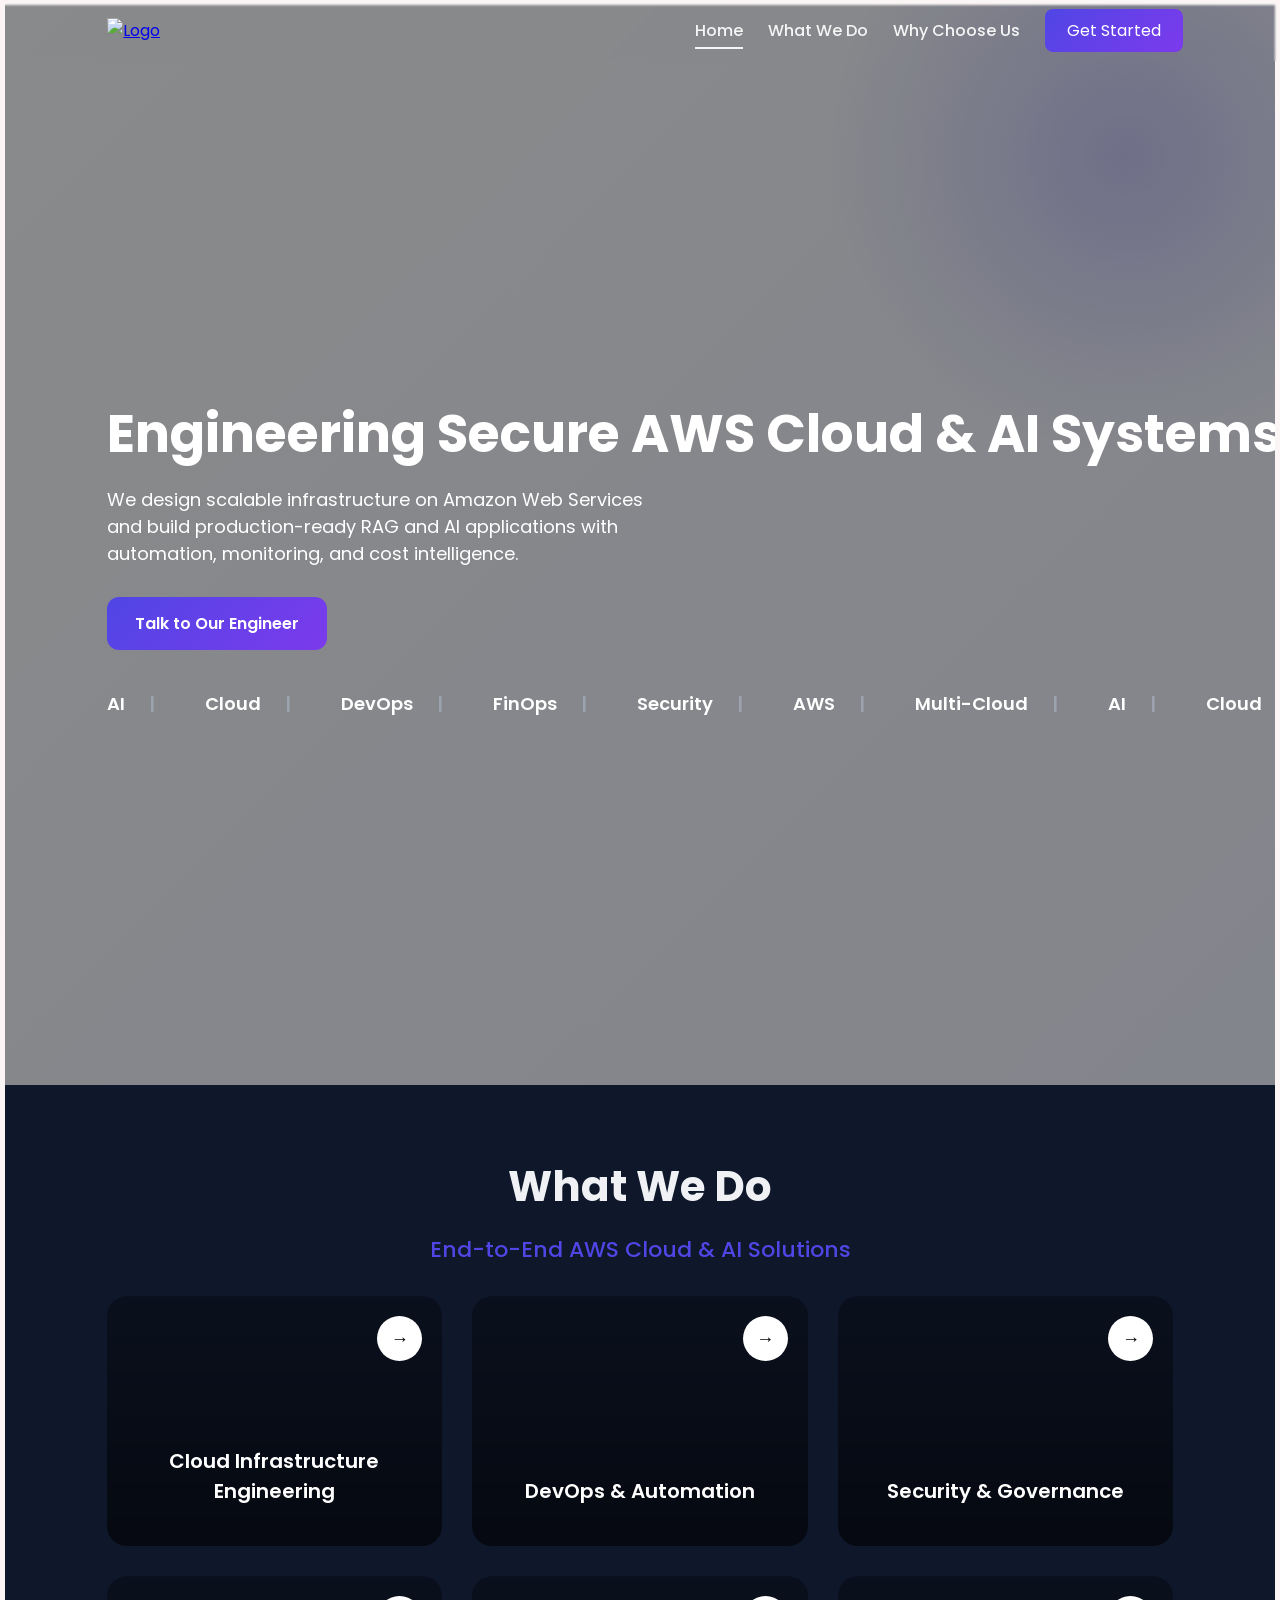
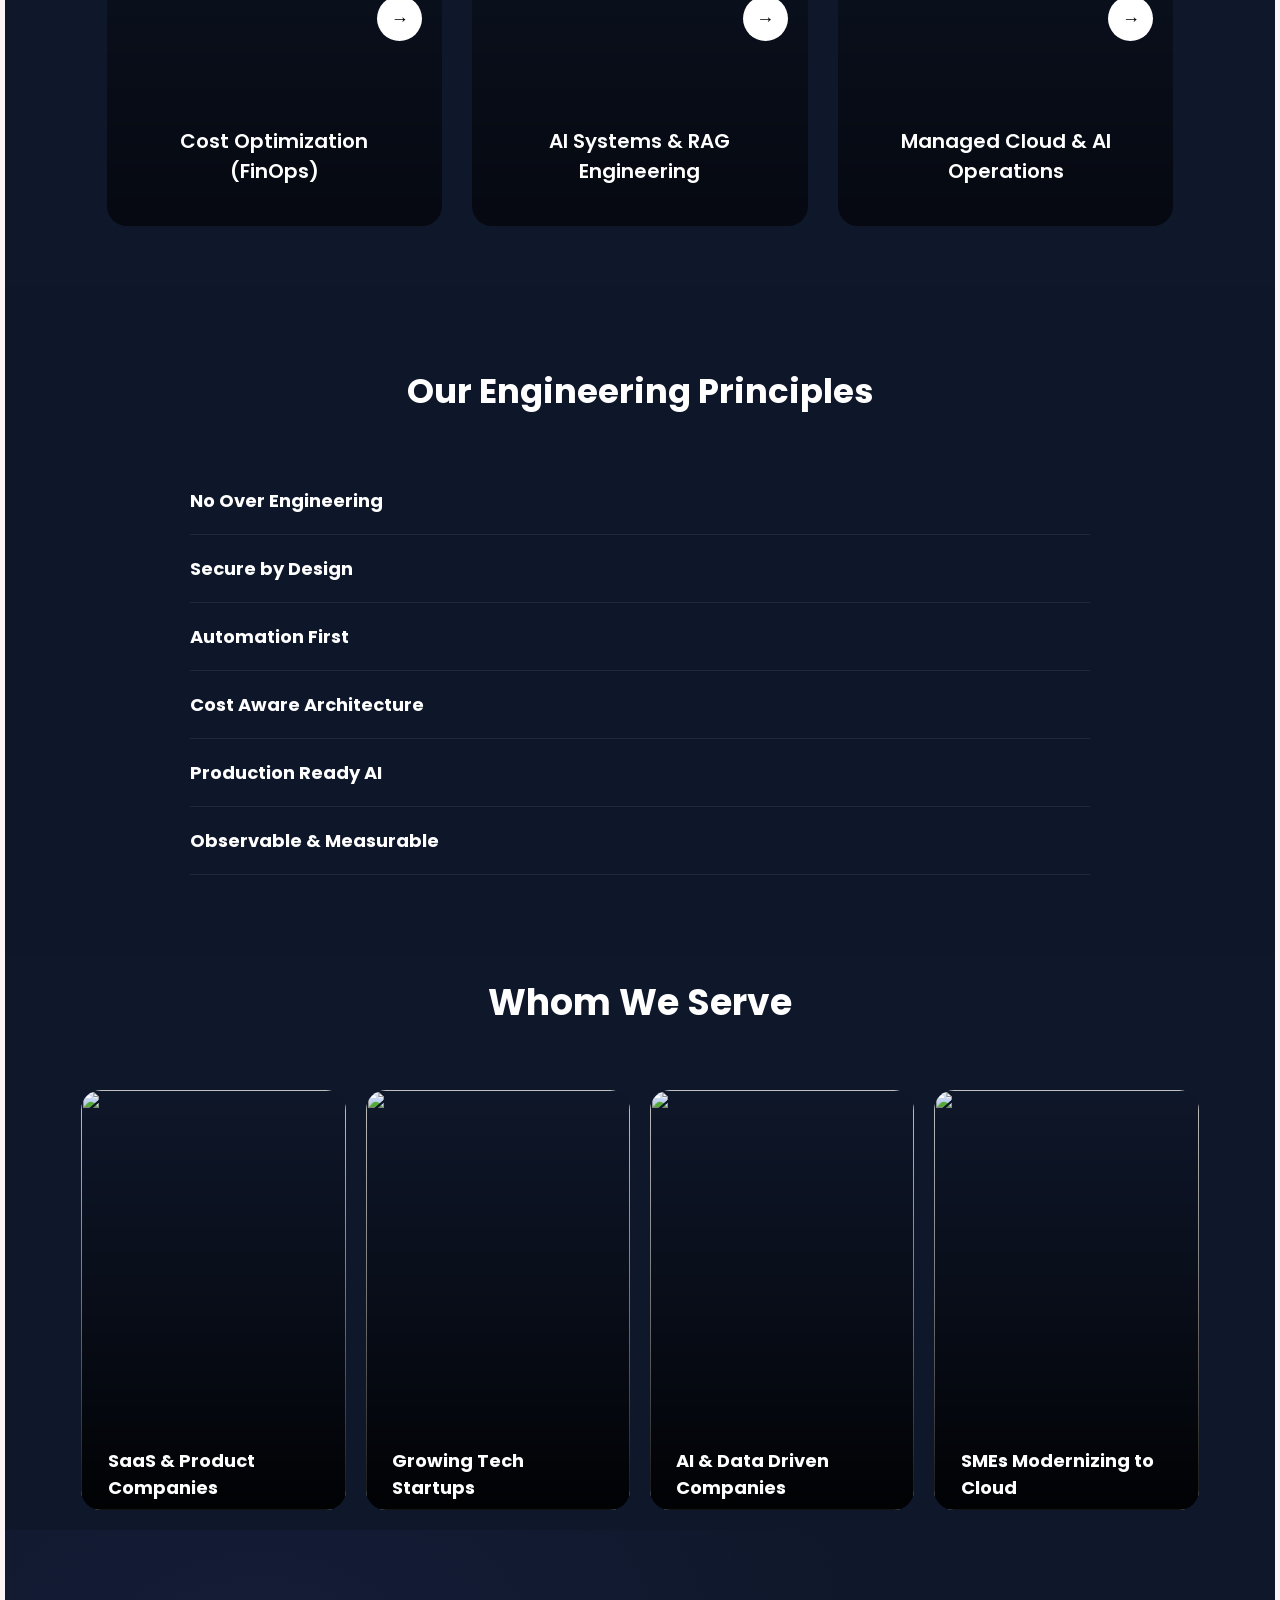
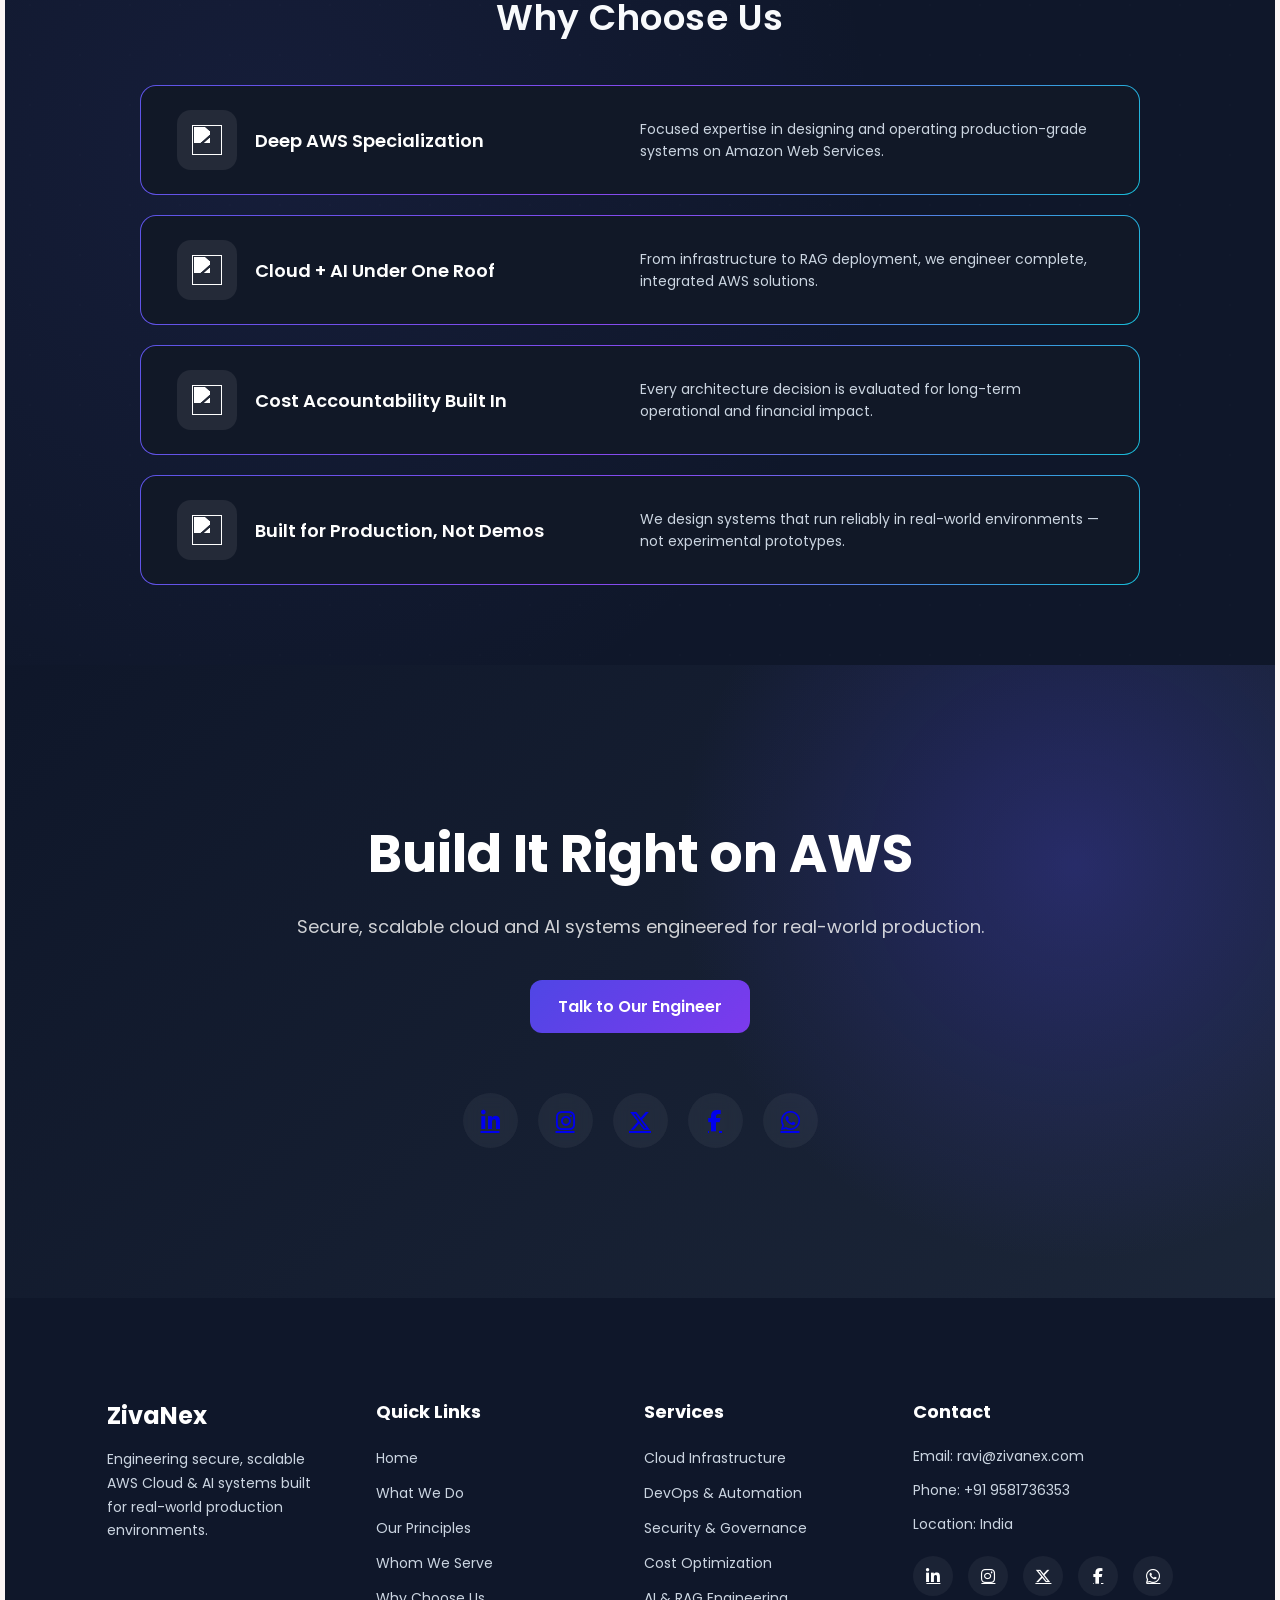
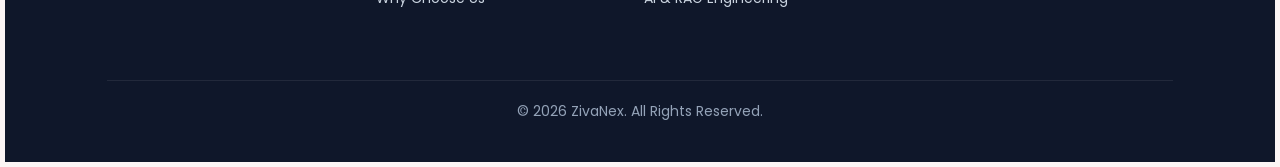
==== index.html @ 3a0d1ad3 "Update index.html" ====
<!DOCTYPE html>
<html lang="en">
<head>
    <meta charset="UTF-8">
    <meta name="viewport" content="width=device-width, initial-scale=1.0">
    <title>ZivaNex</title>
    <link href="https://fonts.googleapis.com/css2?family=Poppins:wght@300;400;600;700&display=swap" rel="stylesheet">
    <link rel="stylesheet" href="style.css">
    <link rel="stylesheet" href="https://cdnjs.cloudflare.com/ajax/libs/font-awesome/6.5.1/css/all.min.css">
</head>
<body>
<section>
<header class="navbar">
    <div class="nav-container">

        <!-- LOGO -->
        <div class="logo">
            <a href="index.html#home">
                <img src="https://res.cloudinary.com/dkhmpija5/image/upload/v1772178236/LOGO-w_l8fvwu.png" alt="Logo">
            </a>
        </div>

        <!-- RIGHT SIDE -->
        <div class="nav-right">

            <nav class="nav-links" id="navLinks">
                <a href="index.html#home" class="nav-item">Home</a>
                <a href="index.html#what" class="nav-item">What We Do</a>
                <a href="index.html#why" class="nav-item">Why Choose Us</a>
            </nav>

            <div class="nav-btn">
                <a href="form.html">Get Started</a>
            </div>

            <!-- HAMBURGER -->
            <div class="hamburger" id="hamburger">
                <span></span>
                <span></span>
                <span></span>
            </div>

        </div>

    </div>
</header>

<!-- OVERLAY -->
<div class="nav-overlay" id="navOverlay"></div>
</section>
<section class="hero" id="home">
    <!-- BACKGROUND VIDEO -->
    <video class="hero-video" autoplay muted loop playsinline>
        <source src="https://res.cloudinary.com/dkhmpija5/video/upload/v1772178337/WhatsApp_Video_2026-02-27_at_1.14.35_PM_p5qnsv.mp4" type="video/mp4">
    </video>
    

    <div class="hero-container">

        <!-- LEFT SIDE -->
        <div class="hero-left ">
            <h1 class="hero-title">
                Engineering Secure AWS Cloud & AI Systems
            </h1>

            <p class="hero-text">
                We design scalable infrastructure on Amazon Web Services and build 
                production-ready RAG and AI applications with automation, monitoring, 
                and cost intelligence.
            </p>
            <div class="hero-buttons">
                <a href="form.html" class="hero-btn pulse">
                    Talk to Our Engineer
                </a>
            </div>
            <div class="hero-keywords">
                <div class="keywords-track">
                    <span>AI</span>
                    <span>Cloud</span>
                    <span>DevOps</span>
                    <span>FinOps</span>
                    <span>Security</span>
                    <span>AWS</span>
                    <span>Multi-Cloud</span>

                    <!-- duplicate for smooth loop -->
                    <span>AI</span>
                    <span>Cloud</span>
                    <span>DevOps</span>
                    <span>FinOps</span>
                    <span>Security</span>
                    <span>AWS</span>
                    <span>Multi-Cloud</span>
                </div>
            </div>



        </div>

    

    </div>
    
</section>
<section class="what-section" id="what">

    <div class="container">

        <h1 class="section-title">What We Do</h1>
        <h1 class="section-subtitle">End-to-End AWS Cloud & AI Solutions</h1>

        <div class="services-grid">

            <!-- 1 -->
            <div class="service-card" data-link="cloud-infrastructure.html"
                 style="background-image: url('https://res.cloudinary.com/dkhmpija5/image/upload/v1772131853/WhatsApp_Image_2026-02-26_at_9.26.49_PM_styyui.jpg');">

                <div class="overlay"></div>

                <div class="arrow"><span>&#8594;</span></div>
                <div class="card-content">
                    <div class="card-title">
                        <h2>Cloud Infrastructure Engineering</h2>
                    </div>

                    <div class="card-desc">
                        <p>Secure, scalable AWS infrastructure designed for reliability and growth.</p>
                    </div>
                </div>
            </div>

            <!-- 2 -->
            <div class="service-card" data-link="devops.html"
                 style="background-image: url('https://www.softude.com/wp-content/uploads/New-website-Blogs-Banner-Image-700-x-465-px-7-6.webp');">

                <div class="overlay"></div>
                <div class="arrow"><span>&#8594;</span></div>

                <div class="card-title">
                    <h2>DevOps & Automation</h2>
                </div>

                <div class="card-desc">
                    <p>Faster, safer deployments with automated cloud delivery pipelines.</p>
                </div>
            </div>

            <!-- 3 -->
            <div class="service-card" data-link="security.html"
                 style="background-image: url('https://media.istockphoto.com/id/1397398956/photo/digital-shield-3d-rendering-stock-photo.jpg?s=612x612&w=0&k=20&c=sdHgSfxL9R1pEahOWazk3eHU7cPlZvZfmiiFtdwOd78=');">

                <div class="overlay"></div>
                <div class="arrow"><span>&#8594;</span></div>

                <div class="card-title">
                    <h2>Security & Governance</h2>
                </div>

                <div class="card-desc">
                    <p>Cloud environments secured by design with enterprise-grade access control.</p>
                </div>
            </div>

            <!-- 4 -->
            <div class="service-card" data-link="finops.html"
                 style="background-image: url('https://res.cloudinary.com/dkhmpija5/image/upload/v1772128524/WhatsApp_Image_2026-02-26_at_9.28.37_PM_jwzls9.jpg');">

                <div class="overlay"></div>
                <div class="arrow"><span>&#8594;</span></div>

                <div class="card-title">
                    <h2>Cost Optimization (FinOps)</h2>
                </div>

                <div class="card-desc">
                    <p>Controlled and predictable AWS spending without compromising performance.</p>
                </div>
            </div>

            <!-- 5 -->
            <div class="service-card" data-link="ai-rag.html"
                 style="background-image: url('https://res.cloudinary.com/dkhmpija5/image/upload/v1772171059/WhatsApp_Image_2026-02-27_at_10.44.28_AM_bksgr9.jpg');">

                <div class="overlay"></div>
                <div class="arrow"><span>&#8594;</span></div>

                <div class="card-title">
                    <h2>AI Systems & RAG Engineering</h2>
                </div>

                <div class="card-desc">
                    <p>Production-ready RAG and AI applications built for real business use.</p>
                </div>
            </div>

            <!-- 6 -->
            <div class="service-card" data-link="managed-ops.html"
                 style="background-image: url('https://res.cloudinary.com/dkhmpija5/image/upload/v1772128414/WhatsApp_Image_2026-02-26_at_9.26.01_PM_xekybm.jpg');">

                <div class="overlay"></div>
                <div class="arrow"><span>&#8594;</span></div>

                <div class="card-title">
                    <h2>Managed Cloud & AI Operations</h2>
                </div>

                <div class="card-desc">
                    <p>Reliable, continuously optimized cloud and AI environments.</p>
                </div>
            </div>

        </div>
    </div>
</section>
<section class="principles-section">

    <div class="principles-header">
        <h2>Our Engineering Principles</h2>
    </div>

    <div class="accordion">

        <div class="accordion-item" tabindex="0">
            <h3>No Over Engineering</h3>
            <div class="accordion-content">
                <p>
                    Build what’s necessary — nothing excessive, nothing fragile.
                    Architectures aligned to real workload and business goals.
                </p>
            </div>
        </div>

        <div class="accordion-item" tabindex="0">
            <h3>Secure by Design</h3>
            <div class="accordion-content">
                <p>
                    Security embedded from day one with IAM, isolation,
                    monitoring, and compliance-first architecture.
                </p>
            </div>
        </div>

        <div class="accordion-item" tabindex="0">
            <h3>Automation First</h3>
            <div class="accordion-content">
                <p>
                    Infrastructure as Code and CI/CD pipelines
                    driving reliable and scalable deployments.
                </p>
            </div>
        </div>

        <div class="accordion-item" tabindex="0">
            <h3>Cost Aware Architecture</h3>
            <div class="accordion-content">
                <p>
                    Visibility, optimization strategies, and predictive
                    cost intelligence engineered into AWS systems.
                </p>
            </div>
        </div>

        <div class="accordion-item" tabindex="0">
            <h3>Production Ready AI</h3>
            <div class="accordion-content">
                <p>
                    RAG and AI systems built with secure pipelines,
                    observability, and scalable deployment.
                </p>
            </div>
        </div>

        <div class="accordion-item" tabindex="0">
            <h3>Observable & Measurable</h3>
            <div class="accordion-content">
                <p>
                    Integrated monitoring, logging, and analytics
                    across infrastructure and AI workloads.
                </p>
            </div>
        </div>

    </div>

</section>
<section class="serve-section">

    <h2 class="serve-title">Whom We Serve</h2>

    <div class="serve-row">

        <div class="serve-card" tabindex="0">
            <img src="https://res.cloudinary.com/dkhmpija5/image/upload/v1772102302/1_ovpxot.png" alt="">
            <div class="serve-content">
                <h3>SaaS & Product Companies</h3>
                <p>
                    Lean, secure cloud foundations designed to scale responsibly
                    without uncontrolled cost growth.
                </p>
            </div>
        </div>

        <div class="serve-card" tabindex="0">
            <img src="https://res.cloudinary.com/dkhmpija5/image/upload/v1772102305/2_s7fqeg.png" alt="">
            <div class="serve-content">
                <h3>Growing Tech Startups</h3>
                <p>
                    Secure and scalable AWS infrastructure supporting rapid growth.
                </p>
            </div>
        </div>

        <div class="serve-card" tabindex="0">
            <img src="https://res.cloudinary.com/dkhmpija5/image/upload/v1772102297/3_oh397j.png" alt="">
            <div class="serve-content">
                <h3>AI & Data Driven Companies</h3>
                <p>
                    Production-ready AI and RAG systems deployed on AWS.
                </p>
            </div>
        </div>

        <div class="serve-card" tabindex="0">
            <img src="https://res.cloudinary.com/dkhmpija5/image/upload/v1772102298/4_ph5q6z.png" alt="">
            <div class="serve-content">
                <h3>SMEs Modernizing to Cloud</h3>
                <p>
                    Secure migration from legacy systems to resilient AWS infrastructure.
                </p>
            </div>
        </div>

    </div>

</section>
<section class="why-section" id="why">
    <div class="why-overlay"></div>

    <div class="why-container">
        <h1 class="why-title">Why Choose Us</h1>

        <div class="why-card">
            <div class="why-left">
                <div class="why-icon">
                    <img src="https://cdn-icons-png.flaticon.com/512/888/888879.png">
                </div>
                <h2>Deep AWS Specialization</h2>
            </div>
            <div class="why-right">
                <p>
                    Focused expertise in designing and operating production-grade systems on Amazon Web Services.
                </p>
            </div>
        </div>

        <div class="why-card">
            <div class="why-left">
                <div class="why-icon">
                    <img src="https://cdn-icons-png.flaticon.com/512/2103/2103832.png">
                </div>
                <h2>Cloud + AI Under One Roof</h2>
            </div>
            <div class="why-right">
                <p>
                    From infrastructure to RAG deployment, we engineer complete, integrated AWS solutions.
                </p>
            </div>
        </div>

        <div class="why-card">
            <div class="why-left">
                <div class="why-icon">
                    <img src="https://cdn-icons-png.flaticon.com/512/3064/3064197.png">
                </div>
                <h2>Cost Accountability Built In</h2>
            </div>
            <div class="why-right">
                <p>
                    Every architecture decision is evaluated for long-term operational and financial impact.
                </p>
            </div>
        </div>

        <div class="why-card">
            <div class="why-left">
                <div class="why-icon">
                    <img src="https://media.istockphoto.com/id/1152436659/vector/workflow-icon-in-line-style.jpg?s=170667a&w=0&k=20&c=oNeZWIBPmMeLWFds3UzvSDQmw1E9Ot59Zn2ruFtMeZc=">
                </div>
                <h2>Built for Production, Not Demos</h2>
            </div>
            <div class="why-right">
                <p>
                    We design systems that run reliably in real-world environments — not experimental prototypes.
                </p>
            </div>
        </div>

    </div>
</section>
<section class="cta-section" id="contact">

    <div class="cta-container">

        <h1 class="cta-title reveal">
            Build It Right on AWS
        </h1>

        <p class="cta-subtitle reveal">
            Secure, scalable cloud and AI systems engineered for real-world production.
        </p>
        <div class="cta-buttons reveal">
            <a href="form.html" class="hero-btn pulse">
                Talk to Our Engineer
            </a>
        </div>
        
    
     <div class="cta-social reveal">
    <a href="https://linkedin.com/in/yourprofile" target="_blank" class="social linkedin">
        <i class="fab fa-linkedin-in"></i>
    </a>

    <a href="https://instagram.com/yourprofile" target="_blank" class="social instagram">
        <i class="fab fa-instagram"></i>
    </a>

    <a href="https://twitter.com/yourprofile" target="_blank" class="social twitter">
        <i class="fa-brands fa-x-twitter"></i>
    </a>

    <a href="https://facebook.com/yourpage" target="_blank" class="social facebook">
        <i class="fab fa-facebook-f"></i>
    </a>

    <a href="https://wa.me/919581736353" target="_blank" class="social whatsapp">
        <i class="fab fa-whatsapp"></i>
    </a>

</div>

    </div>

</section>
<footer class="footer">

    <div class="footer-container">

        <!-- COLUMN 1 -->
        <div class="footer-col">
            <h2 class="footer-logo">ZivaNex</h2>
            <p>
                Engineering secure, scalable AWS Cloud & AI systems 
                built for real-world production environments.
            </p>
        </div>

        <!-- COLUMN 2 -->
        <div class="footer-col">
            <h3>Quick Links</h3>
            <ul>
                <li><a href="#home">Home</a></li>
                <li><a href="#what">What We Do</a></li>
                <li><a href="#principles">Our Principles</a></li>
                <li><a href="#serve">Whom We Serve</a></li>
                <li><a href="#why">Why Choose Us</a></li>
            </ul>
        </div>

        <!-- COLUMN 3 -->
        <div class="footer-col">
            <h3>Services</h3>
            <ul>
                <li><a href="cloud-infrastructure.html">Cloud Infrastructure</a></li>
                <li><a href="devops.html">DevOps & Automation</a></li>
                <li><a href="security.html">Security & Governance</a></li>
                <li><a href="finops.html">Cost Optimization</a></li>
                <li><a href="ai-rag.html">AI & RAG Engineering</a></li>
            </ul>
        </div>

        <!-- COLUMN 4 -->
        <div class="footer-col">
            <h3>Contact</h3>
            <p>Email: ravi@zivanex.com </p>
            <p>Phone: +91 9581736353</p>
            <p>Location: India</p>

            <div class="footer-social">
                <a href="#"><i class="fab fa-linkedin-in"></i></a>
                <a href="#"><i class="fab fa-instagram"></i></a>
                <a href="#"><i class="fa-brands fa-x-twitter"></i></a>
                <a href="#"><i class="fab fa-facebook-f"></i></a>
                <a href="#"><i class="fab fa-whatsapp"></i></a>
            </div>
        </div>

    </div>

    <!-- BOTTOM BAR -->
    <div class="footer-bottom">
        © 2026 ZivaNex. All Rights Reserved.
    </div>

</footer>

<script src="script.js"></script>
</body>
</html>
---- style.css ----
/* RESET */
* {
    margin: 0;
    padding: 0;
    box-sizing: border-box;
    
    
}

body {
    font-family: 'Poppins', sans-serif;
    background-color: #0f172a;
}

.navbar{
    position:fixed;
    width:100%;
    top:0;
    padding:18px 8%;
    background:rgba(0,0,0,0);
    backdrop-filter:blur(1px);
    z-index:1000;
}

.nav-container{
    display:flex;
    align-items:center;
    justify-content:space-between;
}

.nav-right{
    display:flex;
    align-items:center;
    gap:25px;
}

.logo img{
    height:42px;
}

/* LINKS */
.nav-links{
    display:flex;
    gap:25px;
}

.nav-item{
    text-decoration:none;
    color:whitesmoke;
    font-weight:500;
    position:relative;
    transition:.3s;
}

/* underline */
.nav-item::after{
    content:"";
    position:absolute;
    bottom:-6px;
    left:0;
    width:0%;
    height:2px;
    background:whitesmoke;
    transition:.3s;
}

.nav-item:hover::after,
.nav-item.active::after{
    width:100%;
}

/* CTA */
.nav-btn a{
    padding:10px 22px;
    background:linear-gradient(135deg,#4f46e5,#7c3aed);
    color:white;
    border-radius:8px;
    text-decoration:none;
}

/* HAMBURGER */
.hamburger{
    display:none;
    flex-direction:column;
    gap:5px;
    cursor:pointer;
}

.hamburger span{
    width:25px;
    height:3px;
    background:whitesmoke;
    transition:.3s;
}

/* overlay */
.nav-overlay{
    position:fixed;
    inset:0;
    background:rgba(0,0,0,.35);
    backdrop-filter:blur(2px);
    opacity:0;
    pointer-events:none;
    transition:.3s;
}

/* MOBILE */
@media(max-width:992px){

    .nav-links{
        position:fixed;
        top:0;
        right:-100%;
        width:260px;
        height:100vh;
        background:rgba(255,255,255,.85);
        backdrop-filter:blur(15px);
        flex-direction:column;
        padding:90px 30px;
        gap:25px;
        transition:.45s cubic-bezier(.77,0,.18,1);
    }

    .nav-links.active{
        right:0;
    }

    .nav-overlay.active{
        opacity:1;
        pointer-events:auto;
    }

    .nav-item{
        color:#111;
        font-size:18px;
    }

    .nav-btn{
        display:none;
    }

    .hamburger{
        display:flex;
    }

    /* hamburger morph */
    .hamburger.active span:nth-child(1){
        transform:rotate(45deg) translate(5px,5px);
    }

    .hamburger.active span:nth-child(2){
        opacity:0;
    }

    .hamburger.active span:nth-child(3){
        transform:rotate(-45deg) translate(6px,-6px);
    }
}
/* HERO SECTION */
.hero {
    padding-top: 50px;
    padding-bottom: 20px;
    min-height: 120vh;
    display: flex;
    align-items: center;
    position: relative;
    overflow: hidden;
    background: linear-gradient(135deg, #f8fafc, #eef2ff);
}

/* Animated Glow Background */
.hero::before {
    content: "";
    position: absolute;
    width: 600px;
    height: 600px;
    background: radial-gradient(circle, rgba(79,70,229,0.25) 0%, transparent 70%);
    top: -150px;
    right: -150px;
    animation: glowMove 8s ease-in-out infinite alternate;
}

@keyframes glowMove {
    0% { transform: translate(0,0); }
    100% { transform: translate(-40px,40px); }
}

.hero-container {
    width: 100%;
    padding: 0 8%;
    display: flex;
    align-items: left;
    justify-content: space-between;
    gap: 60px;
    position: relative;
    z-index: 2;
}

/* LEFT SIDE */
.hero-left {
    flex: 1;
}

.hero-title {
    font-size: 52px;
    font-weight: 700;
    line-height: 1.2;
    color: #111827;
    margin-bottom: 20px;
    opacity: 1;
    transform: translateY(0);
}

.hero-text {
    font-size: 18px;
    color: #4b5563;
    margin-bottom: 30px;
    max-width: 550px;
    opacity: 1;
    transform: translateY(0);
}

/* Fade Up Animation */
@keyframes fadeUp {
    to {
        opacity: 1;
        transform: translateY(0);
    }
}

/* BUTTON */
.hero-btn {
    display: inline-block;
    padding: 14px 28px;
    background: linear-gradient(135deg, #4f46e5, #7c3aed);
    color: white;
    font-weight: 600;
    text-decoration: none;
    border-radius: 12px;
    transition: 0.3s ease;
}

.hero-btn:hover {
    transform: translateY(-4px);
    box-shadow: 0 20px 40px rgba(79,70,229,0.3);
}
.reveal {
    opacity: 1;
    transform: translateY(0);
}

/* Pulse Animation */
.pulse {
    animation: pulseGlow 2s infinite;
}

@keyframes pulseGlow {
    0% { box-shadow: 0 0 0 0 rgba(79,70,229,0.6); }
    70% { box-shadow: 0 0 0 15px rgba(79,70,229,0); }
    100% { box-shadow: 0 0 0 0 rgba(79,70,229,0); }
}
/* ===============================
   HERO KEYWORDS AUTO SCROLL
================================= */

.hero-keywords {
    margin-top: 40px;
    overflow: hidden;
    white-space: nowrap;
    position: relative;
}

.keywords-track {
    display: inline-flex;
    gap: 40px;
    animation: scrollKeywords 20s linear infinite;
}

/* Vertical line between words */
.keywords-track span {
    font-size: 18px;
    font-weight: 600;
    color: white;
    position: relative;
    padding-right: 40px;
}

.keywords-track span::after {
    content: "|";
    position: absolute;
    right: 10px;
    color: #9ca3af;
}

/* Remove last separator visually */
.keywords-track span:last-child::after {
    display: none;
}

/* Animation */
@keyframes scrollKeywords {
    from {
        transform: translateX(0);
    }
    to {
        transform: translateX(-50%);
    }
}
/* ===========================
   HERO RESPONSIVE FIX
=========================== */

@media (max-width: 992px) {

    .hero {
        min-height: auto !important;
        padding: 120px 0 80px;
        display: block;
    }

    .hero-container {
        flex-direction: column;
        text-align: center;
        padding: 0 6%;
    }

    .hero-title {
        font-size: 32px;
        line-height: 1.3;
    }

    .hero-text {
        font-size: 16px;
        max-width: 100%;
        margin: 0 auto 25px;
    }

    .hero-btn {
        display: inline-block;
        width: 100%;
        max-width: 300px;
    }

    .hero-keywords {
        margin-top: 25px;
    }

    .keywords-track span {
        font-size: 14px;
    }
}

@media (max-width: 480px) {

    .hero-title {
        font-size: 24px;
    }

    .hero-text {
        font-size: 15px;
    }

}



/* VIDEO BACKGROUND */
.hero-video{
    position:absolute;
    top:0;
    left:0;
    width:100%;
    height:100%;
    object-fit:cover;
    z-index:0;
}

/* overlay for readability */
.hero::after{
    content:"";
    position:absolute;
    inset:0;
    background:rgba(0,0,0,0.45);
    z-index:1;
}

/* keep content above video */
.hero-container{
    position:relative;
    z-index:2;
}

/* text color white on video */
.hero-title,
.hero-text{
    color:white;
}
/* WHAT WE DO SECTION */
/* WHAT WE DO SECTION */
.what-section {
    padding: 60px 8%;
    background:  #0f172a;
    text-align: center;
}

.section-title {
    font-size: 42px;
    font-weight: 700;
    color: #eff1f5;
    margin-bottom: 15px;
    padding-top: 10px;
}

.section-subtitle {
    font-size: 22px;
    font-weight: 500;
    color: #4f46e5;
    margin-bottom: 30px;
}

/* GRID */
.services-grid {
    display: grid;
    grid-template-columns: repeat(3, 1fr);
    gap: 30px;
}

/* CARD */
.service-card {
    position: relative;
    height: 250px;
    border-radius: 20px;
    background-size: cover;
    background-position: center;
    cursor: pointer;
    overflow: hidden;
    transition: transform 0.4s ease;
}

.service-card:hover {
    transform: translateY(-10px);
}

/* Dark Overlay */
.service-card .overlay {
    position: absolute;
    inset: 0;
    background: linear-gradient(
        180deg,
        rgba(0,0,0,0.3) 0%,
        rgba(0,0,0,0.6) 100%
    );
    transition: 0.4s ease;
}

.service-card:hover .overlay {
    background: linear-gradient(
        180deg,
        rgba(0,0,0,0.5) 0%,
        rgba(0,0,0,0.8) 100%
    );
}

/* Arrow Top Right */
.arrow {
    position: absolute;
    top: 20px;
    right: 20px;
    width: 45px;
    height: 45px;
    background: white;
    border-radius: 50%;
    display: flex;
    align-items: center;
    justify-content: center;
    font-size: 18px;
    transition: all 0.4s ease;
    z-index: 2;
}

.service-card:hover .arrow {
    transform: translateX(6px) rotate(270deg);
}

/* Title Always Visible */
/* Title - Always Visible */
.card-title {
    position: absolute;
    bottom: 40px;
    left: 30px;
    right: 30px;
    color: white;
    z-index: 2;
    transition: transform 0.4s ease;
}

.card-title h2 {
    font-size: 20px;
    font-weight: 600;
    margin: 0;
}

/* Description */
.card-desc {
    position: absolute;
    bottom: 30px;
    left: 30px;
    right: 30px;
    opacity: 0;
    transform: translateY(20px);
    transition: all 0.4s ease;
    color: #e5e7eb;
    font-size: 14px;
    line-height: 1.6;
    z-index: 2;
}

/* Hover Effect */
.service-card:hover .card-title {
    transform: translateY(-40px);
}

.service-card:hover .card-desc {
    opacity: 1;
    transform: translateY(0);
}

/* ===========================
   WHAT WE DO RESPONSIVE FIX
=========================== */

@media (max-width: 992px) {

    .services-grid {
        grid-template-columns: repeat(2, 1fr);
        gap: 20px;
    }

    .service-card {
        height: 280px;
    }

    .what-section {
        padding: 70px 6%;
    }
}

@media (max-width: 768px) {

    .services-grid {
        grid-template-columns: 1fr;
    }

    .service-card {
        height: 260px;
    }

    .section-title {
        font-size: 28px;
    }

    .section-subtitle {
        font-size: 18px;
    }

}
/* =========================================
   PREMIUM MOBILE OPTIMIZATION FIX
   (No animation changes)
========================================= */

/* Improve hero spacing on tablets */
@media (max-width: 1024px) {
    .hero {
        min-height: auto;
        padding: 120px 0 80px;
    }

    .hero-container {
        padding: 0 6%;
    }
}

/* Mobile phones */
@media (max-width: 768px) {

    .hero {
        padding-top: 120px;
        padding-bottom: 80px;
    }

    .hero-container {
        padding: 0 5%;
    }

    .hero-title {
        font-size: 30px;
        line-height: 1.3;
    }

    .hero-text {
        font-size: 16px;
        max-width: 100%;
    }

    .hero-btn {
        width: 100%;
        text-align: center;
    }

    /* Keywords spacing */
    .hero-keywords {
        margin-top: 30px;
    }

    .keywords-track span {
        font-size: 14px;
        padding-right: 25px;
    }
}

/* Small phones */
@media (max-width: 480px) {

    .hero-title {
        font-size: 24px;
    }

    .hero-text {
        font-size: 15px;
    }

    .hero {
        padding-top: 110px;
    }

    /* Reduce glow background size */
    .hero::before {
        width: 350px;
        height: 350px;
    }
}


/* =========================================
   WHAT WE DO MOBILE IMPROVEMENT
========================================= */

@media (max-width: 992px) {

    .what-section {
        padding: 80px 6%;
    }

    .service-card {
        height: 280px;
    }
}

@media (max-width: 768px) {

    .what-section {
        padding: 70px 5%;
    }

    .services-grid {
        gap: 20px;
    }

    .service-card {
        height: 300px;
    }

    .card-title h2 {
        font-size: 18px;
    }

    .card-desc {
        font-size: 13px;
    }
}

@media (max-width: 480px) {

    .section-title {
        font-size: 26px;
    }

    .section-subtitle {
        font-size: 16px;
    }

    .service-card {
        height: 260px;
    }

    .card-title {
        left: 20px;
        right: 20px;
    }

    .card-desc {
        left: 20px;
        right: 20px;
    }
}
/* ===============================
   OUR PRINCIPLES – BACKGROUND IMAGE
================================= */

.principles-section {
    position: relative;
    padding: 80px 8%;
    color: white;
    overflow: hidden;

    background: url('https://res.cloudinary.com/dkhmpija5/image/upload/v1772097538/WhatsApp_Image_2026-02-26_at_2.47.25_PM_lqaave.jpg') center/cover no-repeat;
}

/* Dark overlay for readability */
.principles-section::before {
    content: "";
    position: absolute;
    inset: 0;
    background: rgba(15, 23, 42, 0.85);
    z-index: 0;
}

/* Keep content above overlay */
.principles-section * {
    position: relative;
    z-index: 1;
}
.principles-header {
    text-align: center;
    margin-bottom: 50px;
}

.principles-header h2 {
    font-size: 34px;
}

/* Accordion container */
.accordion {
    max-width: 900px;
    margin: auto;
}

/* Each item */
.accordion-item {
    border-bottom: 1px solid rgba(255,255,255,0.08);
    padding: 20px 0;
    cursor: pointer;
    transition: 0.3s ease;
    outline: none;
}

/* Subheading */
.accordion-item h3 {
    font-size: 18px;
    transition: 0.3s ease;
}

/* Hidden content */
.accordion-content {
    max-height: 0;
    overflow: hidden;
    transition: max-height 0.5s ease, opacity 0.5s ease;
    opacity: 0;
}

.accordion-content p {
    margin-top: 12px;
    font-size: 14px;
    color: #cbd5e1;
    line-height: 1.6;
}

/* Hover or Focus (for mobile tap) */
.accordion-item:hover .accordion-content,
.accordion-item:focus .accordion-content {
    max-height: 200px;
    opacity: 1;
}

.accordion-item:hover h3,
.accordion-item:focus h3 {
    color: #4f46e5;
}

/* Mobile */
@media(max-width:768px){
    .principles-section {
        padding: 60px 6%;
    }

    .accordion-item h3 {
        font-size: 16px;
    }
}
/* ===============================
   WHOM WE SERVE – CINEMATIC EXPAND
================================= */
.serve-section {
    padding: 20px 6%;
    background: #0f172a;
    color: white;
}

.serve-title {
    text-align: center;
    font-size: 36px;
    margin-bottom: 60px;
}

/* ROW – 4 IN ONE LINE */
.serve-row {
    display: grid;
    grid-template-columns: repeat(4, 1fr);
    gap: 20px;
}

/* CARD */
.serve-card {
    position: relative;
    height: 420px;
    overflow: hidden;
    border-radius: 20px;
    cursor: pointer;
    transition: 0.6s ease;
}

/* Image */
.serve-card img {
    position: absolute;
    width: 100%;
    height: 100%;
    object-fit: cover;
    transition: 0.6s ease;
}

/* Dark overlay */
.serve-card::after {
    content: "";
    position: absolute;
    inset: 0;
    background: linear-gradient(
        to top,
        rgba(0,0,0,0.9),
        rgba(0,0,0,0.4),
        transparent
    );
}

/* INITIAL — bottom center */
.serve-content {
    position: absolute;
    left: 50%;
    top:85%;
    transform: translate(-50%, 0);
    width: 80%;
    text-align: bottom;
    z-index: 2;
    transition: transform 0.6s ease;
}

/* HOVER — move to center */
.serve-card:hover .serve-content,
.serve-card:focus-within .serve-content {
    transform: translate(-100%, -100%);
}

/* Heading alignment fix */
.serve-content h3 {
    font-size: 18px;
    margin-bottom: 10px;
    min-height: 48px;
}

/* Paragraph hidden initially */
.serve-content p {
    font-size: 14px;
    opacity: 0;
    transform: translateY(20px);
    transition: 0.6s ease;
}

/* Hover blur */
.serve-card:hover img,
.serve-card:focus-within img {
    filter: blur(6px) brightness(0.7);
}

/* ⭐ HOVER → CENTER */
.serve-card:hover .serve-content,
.serve-card:focus-within .serve-content {
    top: 50%;
    bottom: auto;
    left: 50%;
    transform: translate(-50%, -50%);
}

/* Paragraph reveal */
.serve-card:hover .serve-content p,
.serve-card:focus-within .serve-content p {
    opacity: 1;
    transform: translateY(0);
}

/* Hover lift */
.serve-card:hover {
    transform: translateY(-8px);
}

/* RESPONSIVE */
@media(max-width:1200px){
    .serve-row {
        grid-template-columns: repeat(2, 1fr);
    }
}

@media(max-width:768px){
    .serve-row {
        grid-template-columns: 1fr;
    }

    .serve-card {
        height: 350px;
    }
}


/* ============================= */
/* WHY CHOOSE US - EXECUTIVE */
/* ============================= */

.why-section {
    position: relative;
    padding: 60px 8%;
    background: #0f172a; /* executive slate navy */
    overflow: hidden;
}

/* Subtle Background Accent */
.why-overlay {
    position: absolute;
    inset: 0;
    background: radial-gradient(
        circle at 20% 30%,
        rgba(99,102,241,0.08),
        transparent 55%
    );
    pointer-events: none;
}

.why-container {
    position: relative;
    max-width: 1000px;
    margin: auto;
    z-index: 2;
}

.why-title {
    text-align: center;
    font-size: 36px;
    color: #f8fafc;
    margin-bottom: 40px;
    font-weight: 600;
    letter-spacing: 0.5px;
}

/* ============================= */
/* CARD */
/* ============================= */

.why-card {
    position: relative;
    display: flex;
    justify-content: space-between;
    align-items: center;

    background: rgba(255,255,255,0.04);
    border: 1px solid rgba(255,255,255,0.06);
    backdrop-filter: blur(12px);

    border-radius: 16px;
    padding: 24px 36px;
    margin-bottom: 20px;

    transition: transform 0.25s ease, box-shadow 0.25s ease;
    transform-style: preserve-3d;
    will-change: transform;
}

/* Hover Elevation */
.why-card:hover {
    transform: translateY(-6px);
    box-shadow: 0 20px 40px rgba(0,0,0,0.45);
}

/* ============================= */
/* Mouse Reactive Glow (Subtle) */
/* ============================= */

.why-card::before {
    content: "";
    position: absolute;
    inset: 0;
    border-radius: 16px;
    background: radial-gradient(
        400px circle at var(--x) var(--y),
        rgba(99,102,241,0.15),
        transparent 65%
    );
    opacity: 0;
    transition: opacity 0.3s ease;
    pointer-events: none;
}

.why-card:hover::before {
    opacity: 1;
}

/* ============================= */
/* LEFT SIDE */
/* ============================= */

.why-left {
    display: flex;
    align-items: center;
    gap: 16px;
    width: 45%;
}

.why-icon {
    width: 56px;
    height: 56px;
    background: rgba(255,255,255,0.06);
    border-radius: 12px;
    display: flex;
    align-items: center;
    justify-content: center;
}

.why-icon img {
    width: 28px;
    height: 28px;
    filter: brightness(0) invert(1);
}

/* ============================= */
/* RIGHT SIDE */
/* ============================= */

.why-right {
    width: 50%;
}

.why-card h2 {
    color: #f1f5f9;
    font-size: 17px;
    font-weight: 600;
}

.why-card p {
    color: #cbd5e1;
    font-size: 14px;
    line-height: 1.6;
}

/* ============================= */
/* RESPONSIVE */
/* ============================= */

@media(max-width: 992px) {

    .why-card {
        flex-direction: column;
        text-align: center;
        padding: 22px;
    }

    .why-left,
    .why-right {
        width: 100%;
    }

    .why-left {
        justify-content: center;
        margin-bottom: 15px;
    }
}
/* Light Sweep Effect */
.why-card::after {
    content: "";
    position: absolute;
    top: 0;
    left: -120%;
    width: 60%;
    height: 100%;
    background: linear-gradient(120deg, transparent, rgba(255,255,255,0.15), transparent);
    transform: skewX(-25deg);
    transition: 0.8s;
}

/* Hover Effects */
.why-card:hover {
    transform: translateY(-8px);
    box-shadow: 0 25px 60px rgba(79,70,229,0.3);
}

.why-card:hover::before {
    opacity: 1;
}

.why-card:hover::after {
    left: 130%;
}

/* ============================= */
/* LEFT SIDE */
/* ============================= */

.why-left {
    display: flex;
    align-items: center;
    gap: 18px;
    width: 45%;
}

/* Floating Icon */
.why-icon {
    width: 60px;
    height: 60px;
    background: rgba(255,255,255,0.08);
    border-radius: 14px;
    display: flex;
    align-items: center;
    justify-content: center;
    animation: floatIcon 4s ease-in-out infinite;
}

@keyframes floatIcon {
    0%,100% { transform: translateY(0px); }
    50% { transform: translateY(-6px); }
}

.why-icon img {
    width: 30px;
    height: 30px;
    filter: brightness(0) invert(1);
}

/* ============================= */
/* RIGHT SIDE */
/* ============================= */

.why-right {
    width: 50%;
}

.why-card h2 {
    color: #ffffff;
    font-size: 18px;
}

.why-card p {
    color: #cbd5e1;
    font-size: 14px;
    line-height: 1.6;
}

/* ============================= */
/* RESPONSIVE */
/* ============================= */

@media(max-width:992px){
    .why-card {
        flex-direction: column;
        text-align: center;
    }

    .why-left,
    .why-right {
        width: 100%;
    }

    .why-left {
        justify-content: center;
        margin-bottom: 15px;
    }
}
/* ============================= */
/* LEVEL 3 EFFECTS */
/* ============================= */

/* Scroll Initial State */
.why-card {
    opacity: 0;
    transform: translateY(40px);
}

/* Mouse Glow Effect */
.why-card::before {
    content: "";
    position: absolute;
    inset: 0;
    border-radius: 18px;
    background: radial-gradient(
        600px circle at var(--x) var(--y),
        rgba(79,70,229,0.25),
        transparent 40%
    );
    opacity: 0;
    transition: opacity 0.4s ease;
    pointer-events: none;
}

.why-card:hover::before {
    opacity: 1;
}

/* Subtle Parallax Background */
.why-overlay {
    animation: moveGlow 15s infinite alternate ease-in-out;
}

/* Tech Particle Background */
.why-section::after {
    content: "";
    position: absolute;
    inset: 0;
    background-image: radial-gradient(rgba(255,255,255,0.05) 1px, transparent 1px);
    background-size: 40px 40px;
    opacity: 0.2;
    pointer-events: none;
}
/* ============================= */
/* LEVEL 4 - ELITE EFFECTS */
/* ============================= */

/* Enable 3D GPU */
.why-card {
    transform-style: preserve-3d;
    will-change: transform;
    transition: transform 0.2s ease;
}

/* Advanced Mouse Glow */
.why-card::before {
    content: "";
    position: absolute;
    inset: 0;
    border-radius: 18px;
    background: radial-gradient(
        500px circle at var(--x) var(--y),
        rgba(79,70,229,0.35),
        transparent 50%
    );
    opacity: 0;
    transition: opacity 0.3s ease;
    pointer-events: none;
}

.why-card:hover::before {
    opacity: 1;
}

/* Dynamic Gradient Border */
.why-card {
    border: 1px solid rgba(255,255,255,0.08);
    background:
        linear-gradient(#111827, #111827) padding-box,
        linear-gradient(120deg, #4f46e5, #7c3aed, #06b6d4) border-box;
}

/* Subtle Background Parallax */
.why-overlay {
    animation: moveGlow 20s infinite alternate ease-in-out;
}

/* Tech Grid Layer */
.why-section::after {
    content: "";
    position: absolute;
    inset: 0;
    background-image: radial-gradient(rgba(255,255,255,0.04) 1px, transparent 1px);
    background-size: 50px 50px;
    opacity: 0.2;
    pointer-events: none;
}
/* ULTRA PREMIUM CTA SECTION */
.cta-section {
    padding: 150px 8%;
    text-align: center;
    position: relative;
    overflow: hidden;
    background: linear-gradient(135deg, #eef2ff, #e0e7ff);
    color: white;
    
}

/* Animated Moving Glow */
/* CTA SECTION WITH BACKGROUND IMAGE */
.cta-section {
    position: relative;
    padding: 150px 8%;
    text-align: center;
    color: white;
    overflow: hidden;

    background: url('https://investingnews.com/media-library/robot-hand-touching-human-hand-with-a-spark-in-between.jpg?id=33553684&width=2000&height=1500&coordinates=138%2C0%2C139%2C0') center/cover no-repeat;
}

/* Dark Overlay for readability */
.cta-section::before {
    content: "";
    position: absolute;
    inset: 0;
    background: linear-gradient(
        135deg,
        rgba(15, 23, 42, 0.85),
        rgba(30, 41, 59, 0.85)
    );
    z-index: 1;
}

/* Optional subtle animated glow */
.cta-section::after {
    content: "";
    position: absolute;
    width: 800px;
    height: 800px;
    background: radial-gradient(circle, rgba(79,70,229,0.3), transparent 70%);
    top: -200px;
    right: -200px;
    animation: glowMove 10s ease-in-out infinite alternate;
    z-index: 1;
}

@keyframes glowMove {
    0% { transform: translate(0,0); }
    100% { transform: translate(-80px,60px); }
}

/* Make content above overlay */
.cta-container {
    position: relative;
    z-index: 2;
}

/* Responsive */
@media(max-width:768px){
    .cta-section{
        padding:100px 6%;
    }
}

.cta-title {
    font-size: 52px;
    font-weight: 700;
    margin-bottom: 20px;
}

.cta-subtitle {
    font-size: 18px;
    opacity: 0.8;
    margin-bottom: 40px;
}

/* CTA BUTTON (White version) */
.cta-buttons .hero-btn {
    background: linear-gradient(135deg, #4f46e5, #7c3aed);
    color: white;
    border-radius: 12px;
}

/* SOCIAL ICONS */
.cta-social {
    margin-top: 60px;
    display: flex;
    justify-content: center;
    gap: 20px;
}

.social {
    width: 55px;
    height: 55px;
    border-radius: 50%;
    display: flex;
    align-items: center;
    justify-content: center;
    font-size: 22px;
    transition: 0.4s ease;
    background: rgba(255,255,255,0.05);
    backdrop-filter: blur(8px);
}

/* Individual Brand Colors on Hover */
.social.whatsapp:hover { background: #25D366; }
.social.facebook:hover { background: #1877F2; }
.social.instagram:hover { 
    background: linear-gradient(45deg, #f09433, #e6683c, #dc2743, #cc2366, #bc1888);
}
.social.twitter:hover { background: #1DA1F2; }
.social.linkedin:hover { background: #0A66C2; }

.social:hover {
    transform: translateY(-8px) scale(1.1);
    box-shadow: 0 15px 35px rgba(0,0,0,0.4);
}

/* MOBILE */
@media(max-width: 768px) {

    .cta-title {
        font-size: 32px;
    }

    .cta-subtitle {
        font-size: 15px;
    }

    .social {
        width: 45px;
        height: 45px;
        font-size: 18px;
    }
}
/* FOOTER */
.footer {
    background: #0f172a;
    color: #cbd5e1;
    padding: 100px 8% 40px;
    position: relative;
}

/* Grid Layout */
.footer-container {
    display: grid;
    grid-template-columns: repeat(4, 1fr);
    gap: 50px;
    margin-bottom: 60px;
}

/* Logo */
.footer-logo {
    font-size: 24px;
    font-weight: 700;
    color: white;
    margin-bottom: 15px;
}

.footer-col h3 {
    font-size: 18px;
    margin-bottom: 20px;
    color: white;
}

.footer-col p {
    font-size: 14px;
    line-height: 1.7;
    margin-bottom: 10px;
}

.footer-col ul {
    list-style: none;
}

.footer-col ul li {
    margin-bottom: 10px;
}

.footer-col ul li a {
    text-decoration: none;
    color: #cbd5e1;
    font-size: 14px;
    transition: 0.3s ease;
}

.footer-col ul li a:hover {
    color: #4f46e5;
}

/* SOCIAL */
.footer-social {
    margin-top: 20px;
    display: flex;
    gap: 15px;
}

.footer-social a {
    width: 40px;
    height: 40px;
    background: rgba(255,255,255,0.05);
    border-radius: 50%;
    display: flex;
    align-items: center;
    justify-content: center;
    color: white;
    font-size: 16px;
    transition: 0.4s ease;
}

.footer-social a:hover {
    background: #4f46e5;
    transform: translateY(-5px);
}

/* Bottom Bar */
.footer-bottom {
    text-align: center;
    padding-top: 20px;
    border-top: 1px solid rgba(255,255,255,0.08);
    font-size: 14px;
    color: #94a3b8;
}

/* RESPONSIVE */
@media(max-width: 992px) {
    .footer-container {
        grid-template-columns: repeat(2, 1fr);
    }
}

@media(max-width: 600px) {
    .footer-container {
        grid-template-columns: 1fr;
        gap: 40px;
    }

    .footer {
        padding: 70px 8% 30px;
    }
}
body {
    border: 5px solid rgb(251, 245, 245) !important;
}
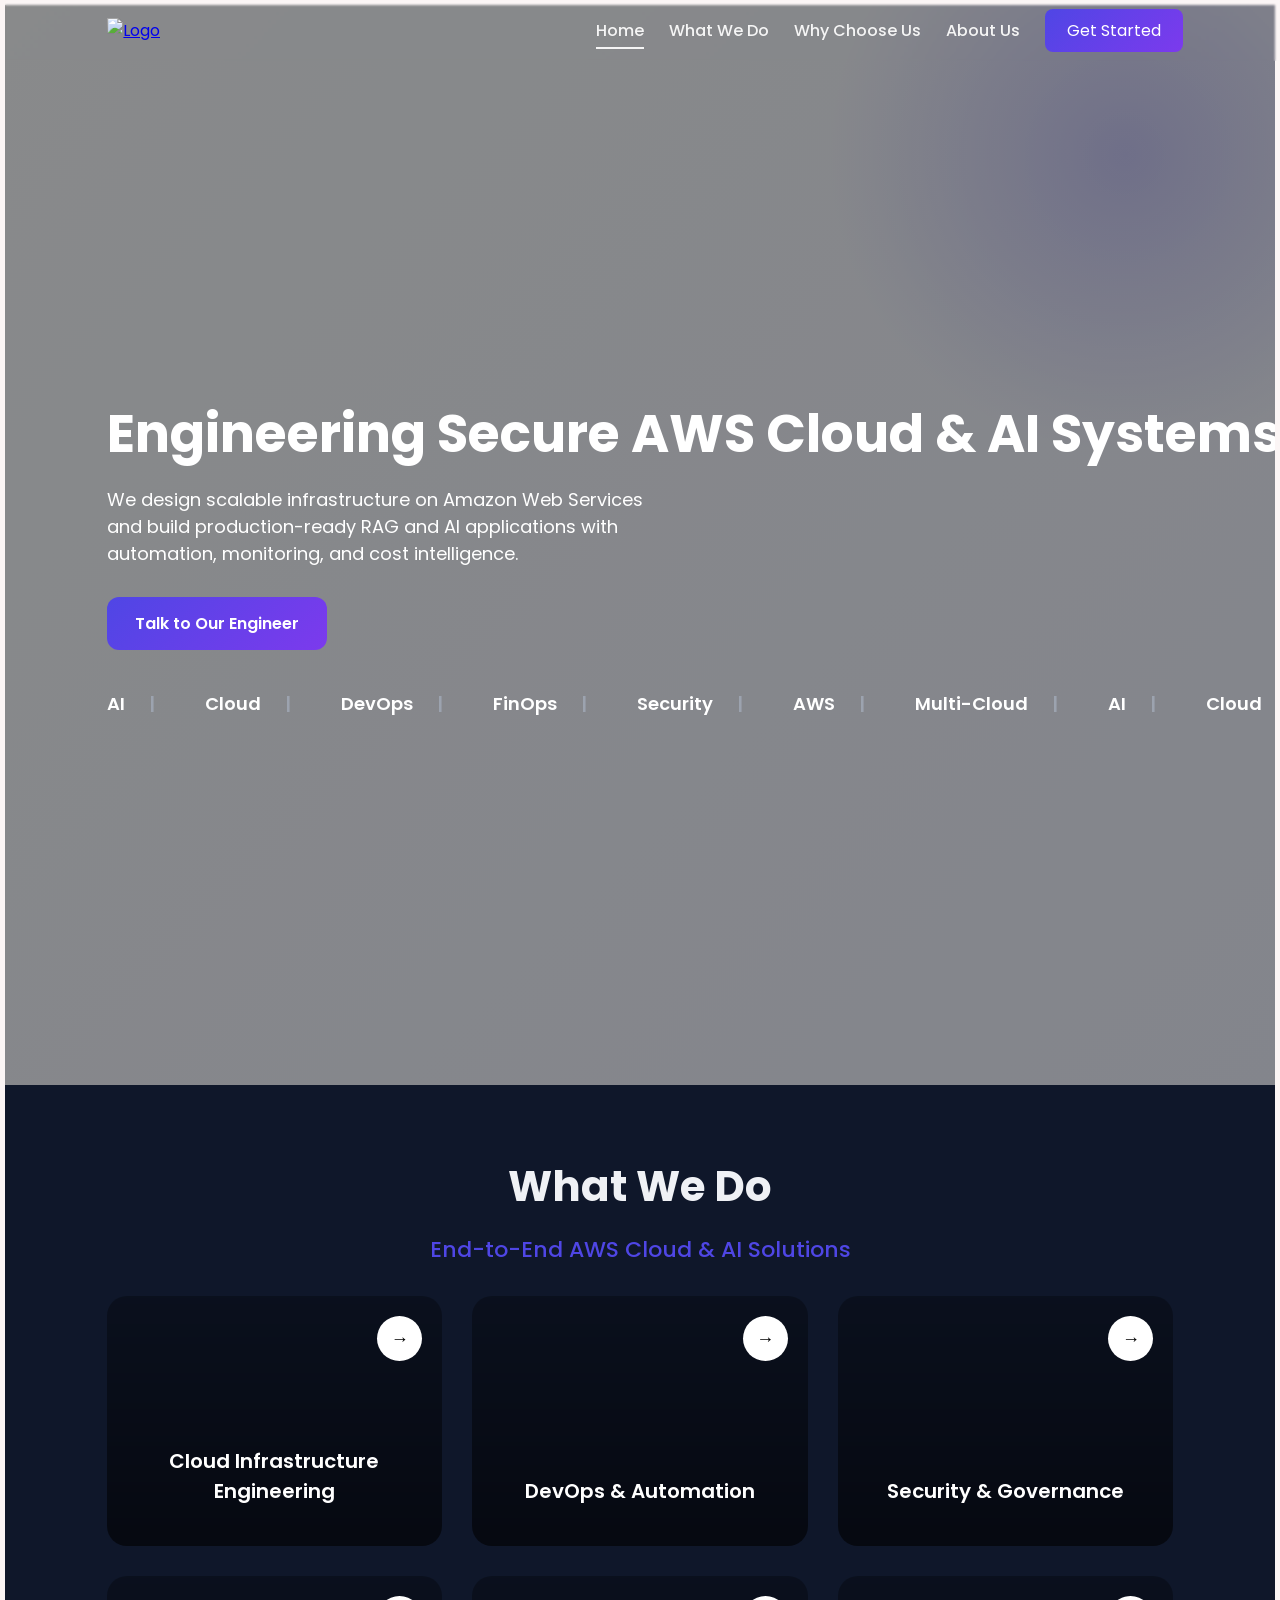
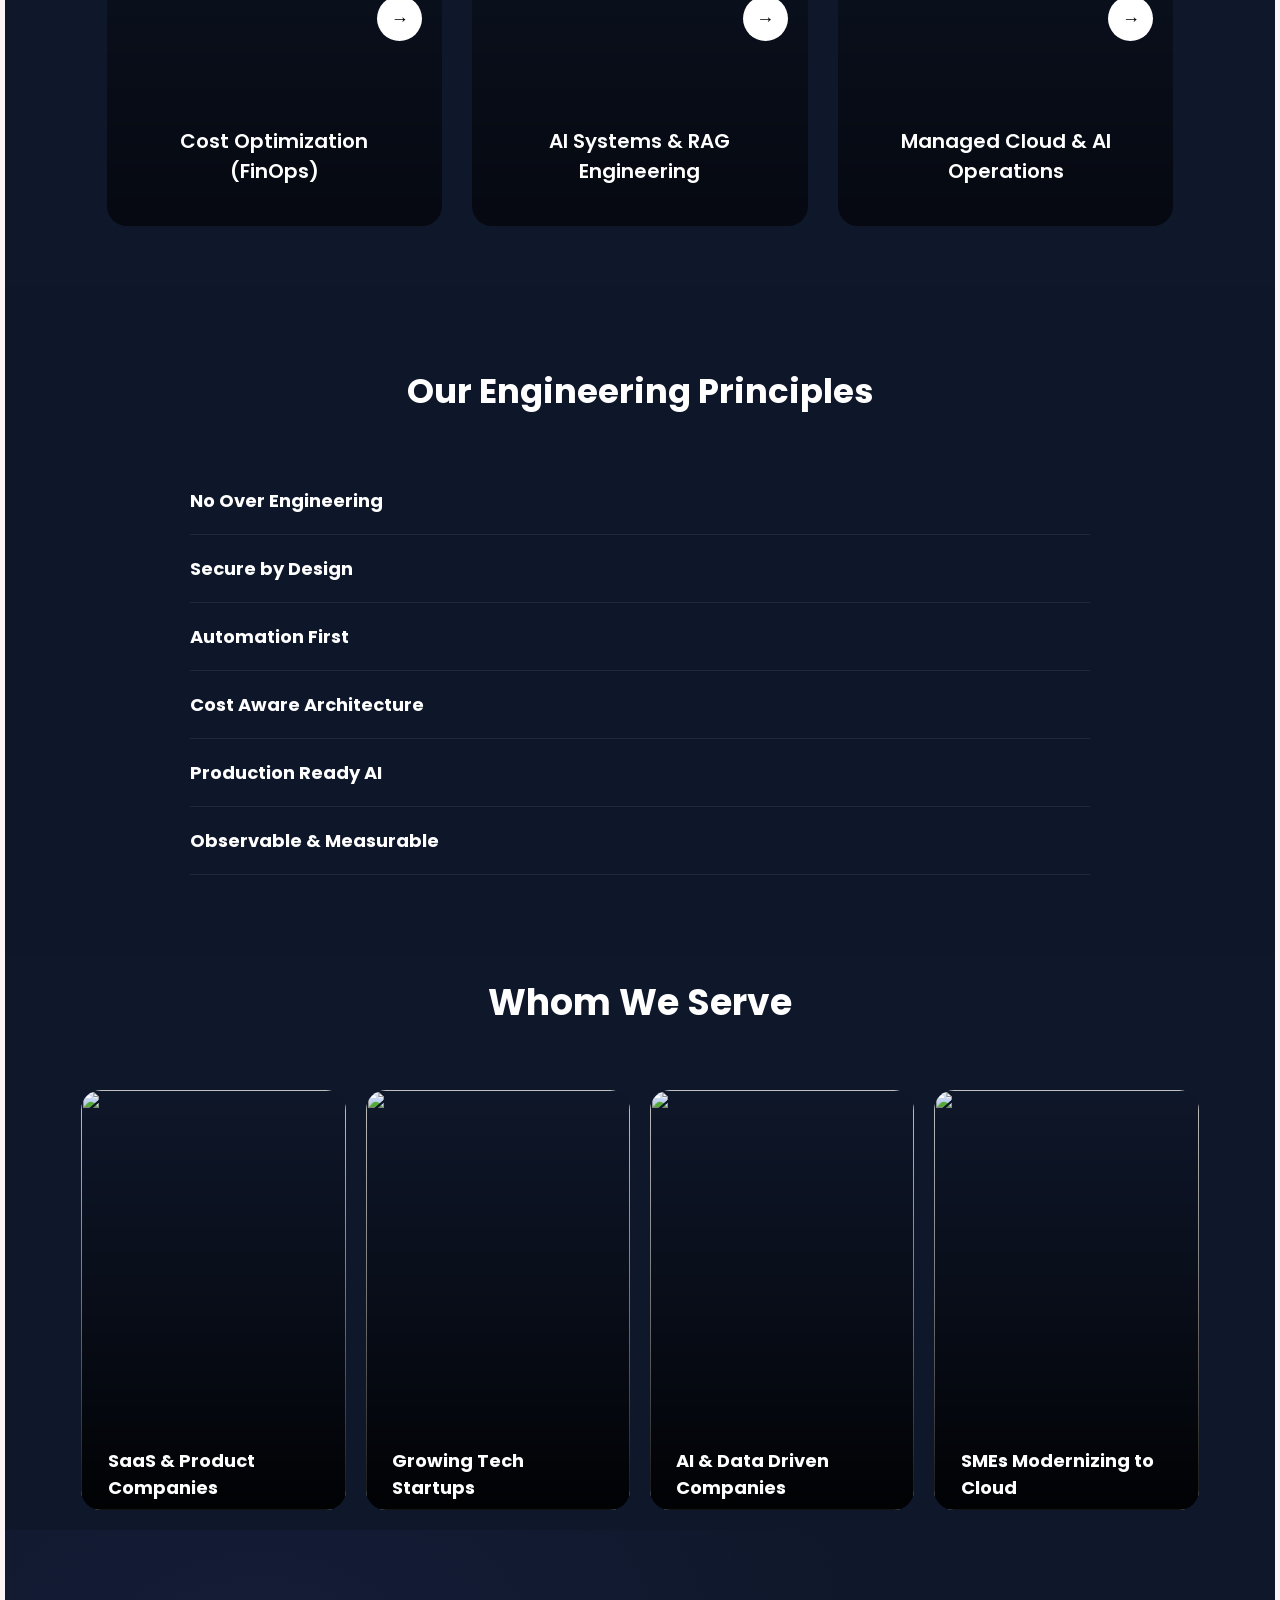
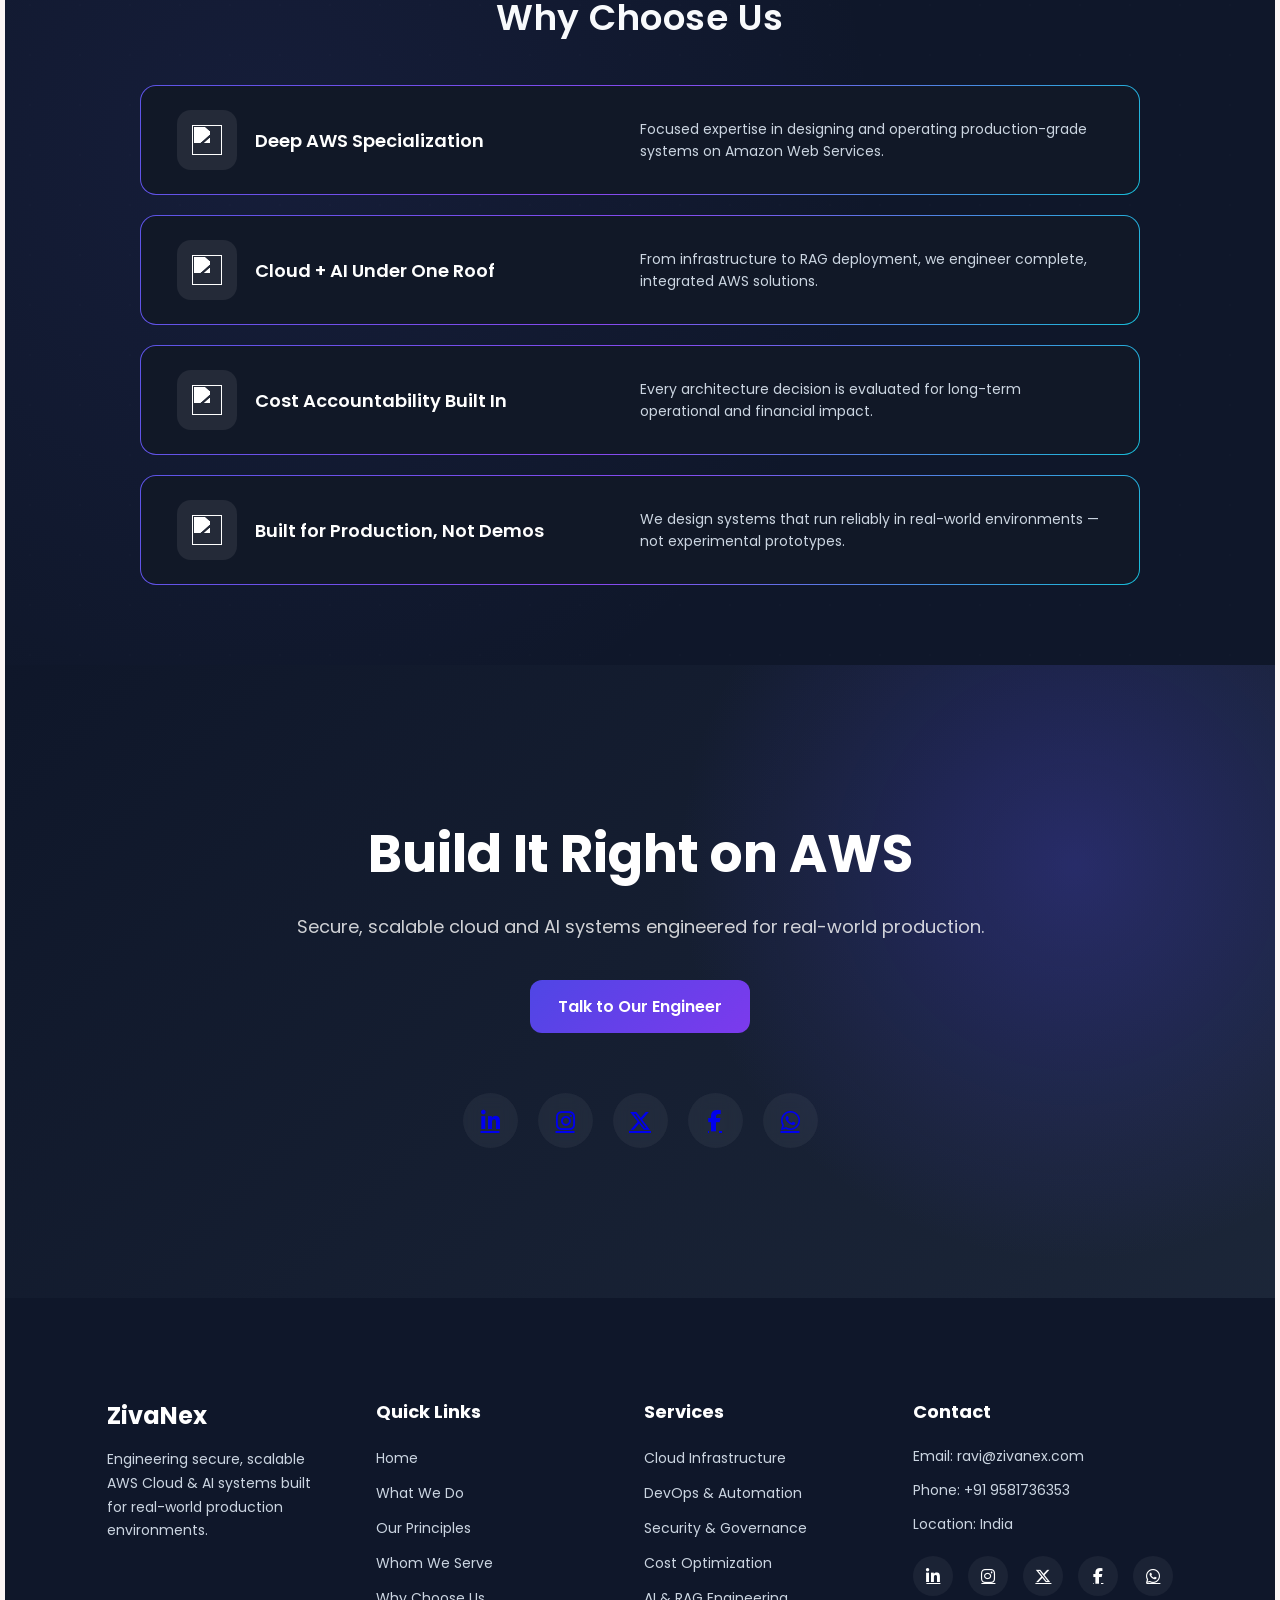
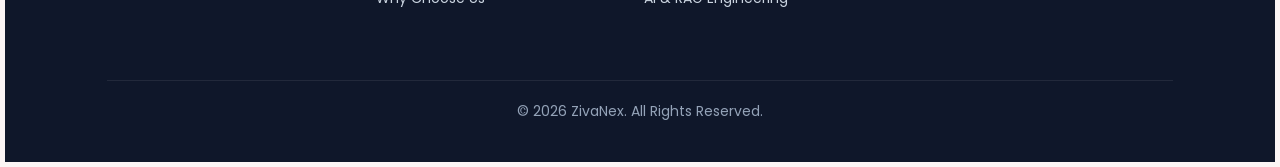
==== commit 9afd3584: "Update print statement from 'Hello' to 'Goodbye'" ====
--- a/index.html
+++ b/index.html
@@ -27,6 +27,7 @@
                 <a href="index.html#home" class="nav-item">Home</a>
                 <a href="index.html#what" class="nav-item">What We Do</a>
                 <a href="index.html#why" class="nav-item">Why Choose Us</a>
+                <a href="about.html#hero" class="nav-item">About Us </a>
             </nav>
 
             <div class="nav-btn">
@@ -385,7 +386,7 @@
         <div class="why-card">
             <div class="why-left">
                 <div class="why-icon">
-                    <img src="https://media.istockphoto.com/id/1152436659/vector/workflow-icon-in-line-style.jpg?s=170667a&w=0&k=20&c=oNeZWIBPmMeLWFds3UzvSDQmw1E9Ot59Zn2ruFtMeZc=">
+                    <img src="https://res.cloudinary.com/dkhmpija5/image/upload/v1772181980/addf_cqf0pp.png">
                 </div>
                 <h2>Built for Production, Not Demos</h2>
             </div>
@@ -511,3 +512,5 @@
 
 
 
+
+
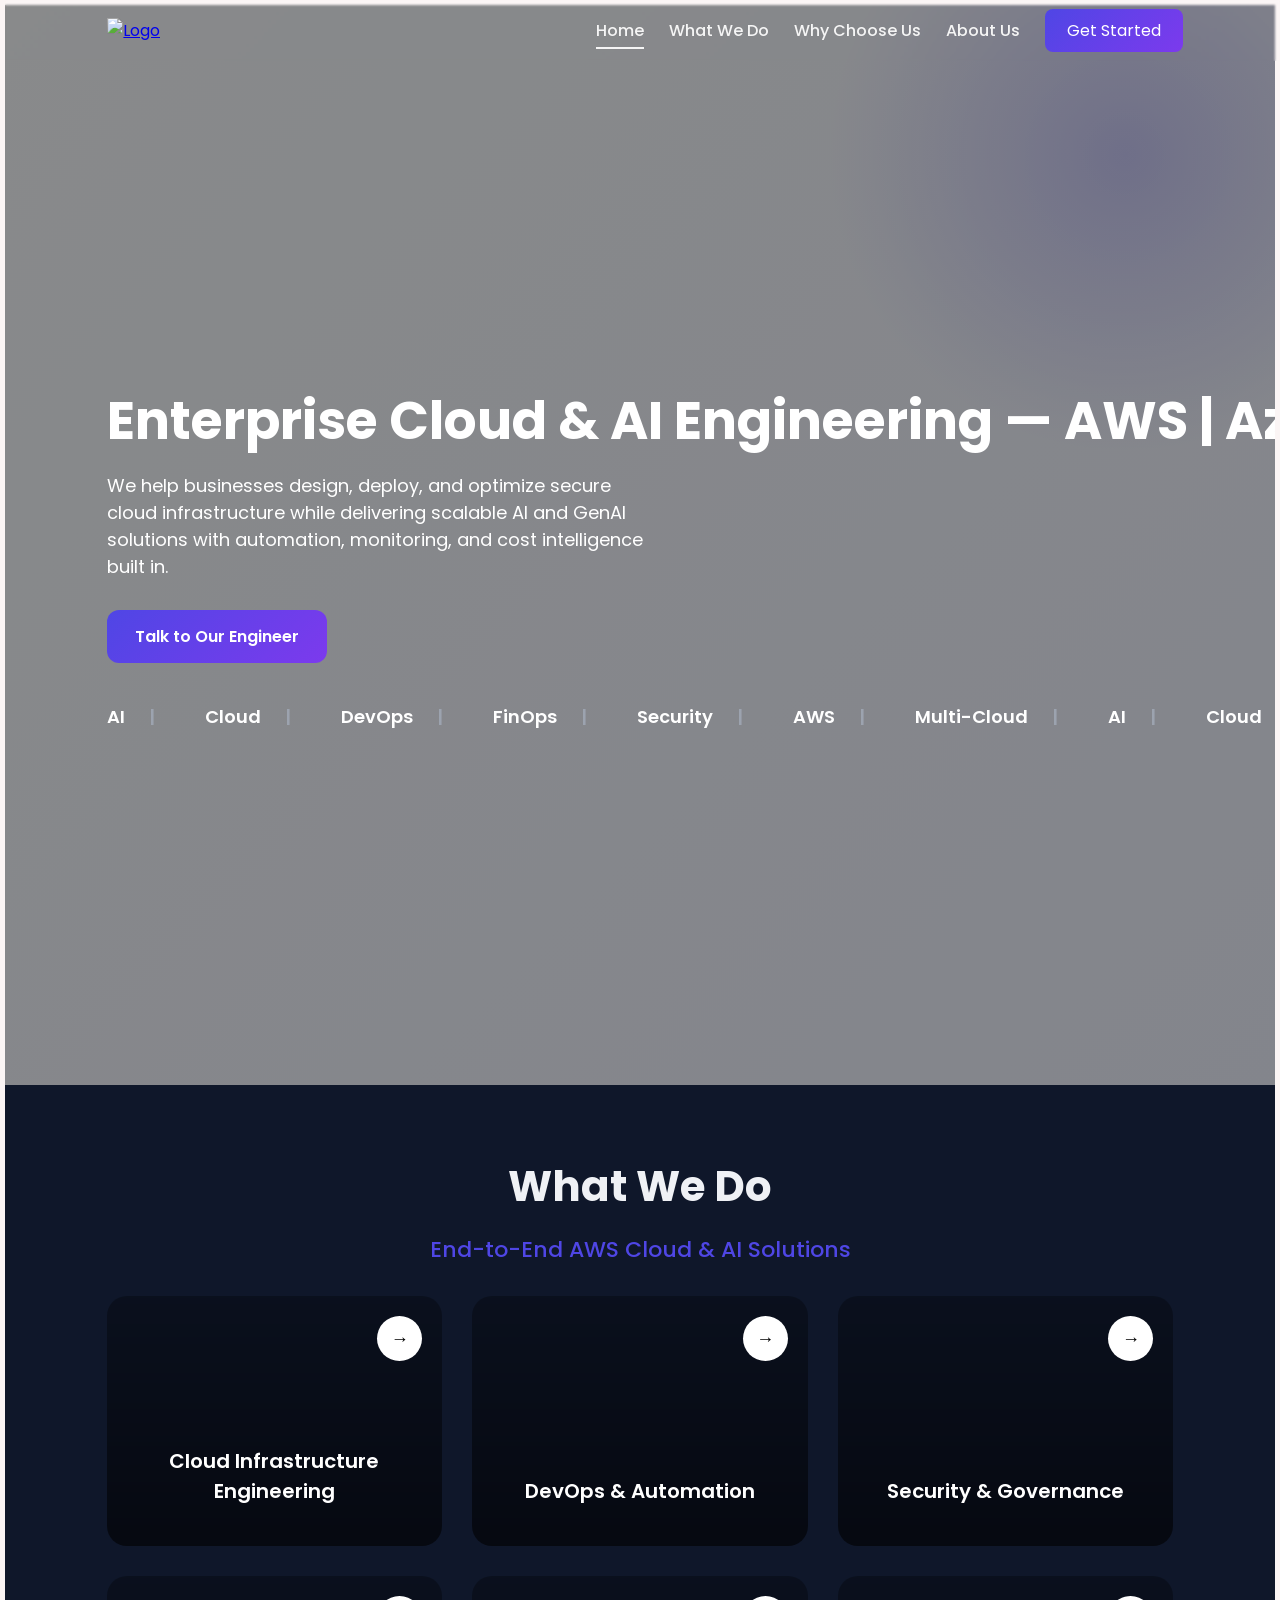
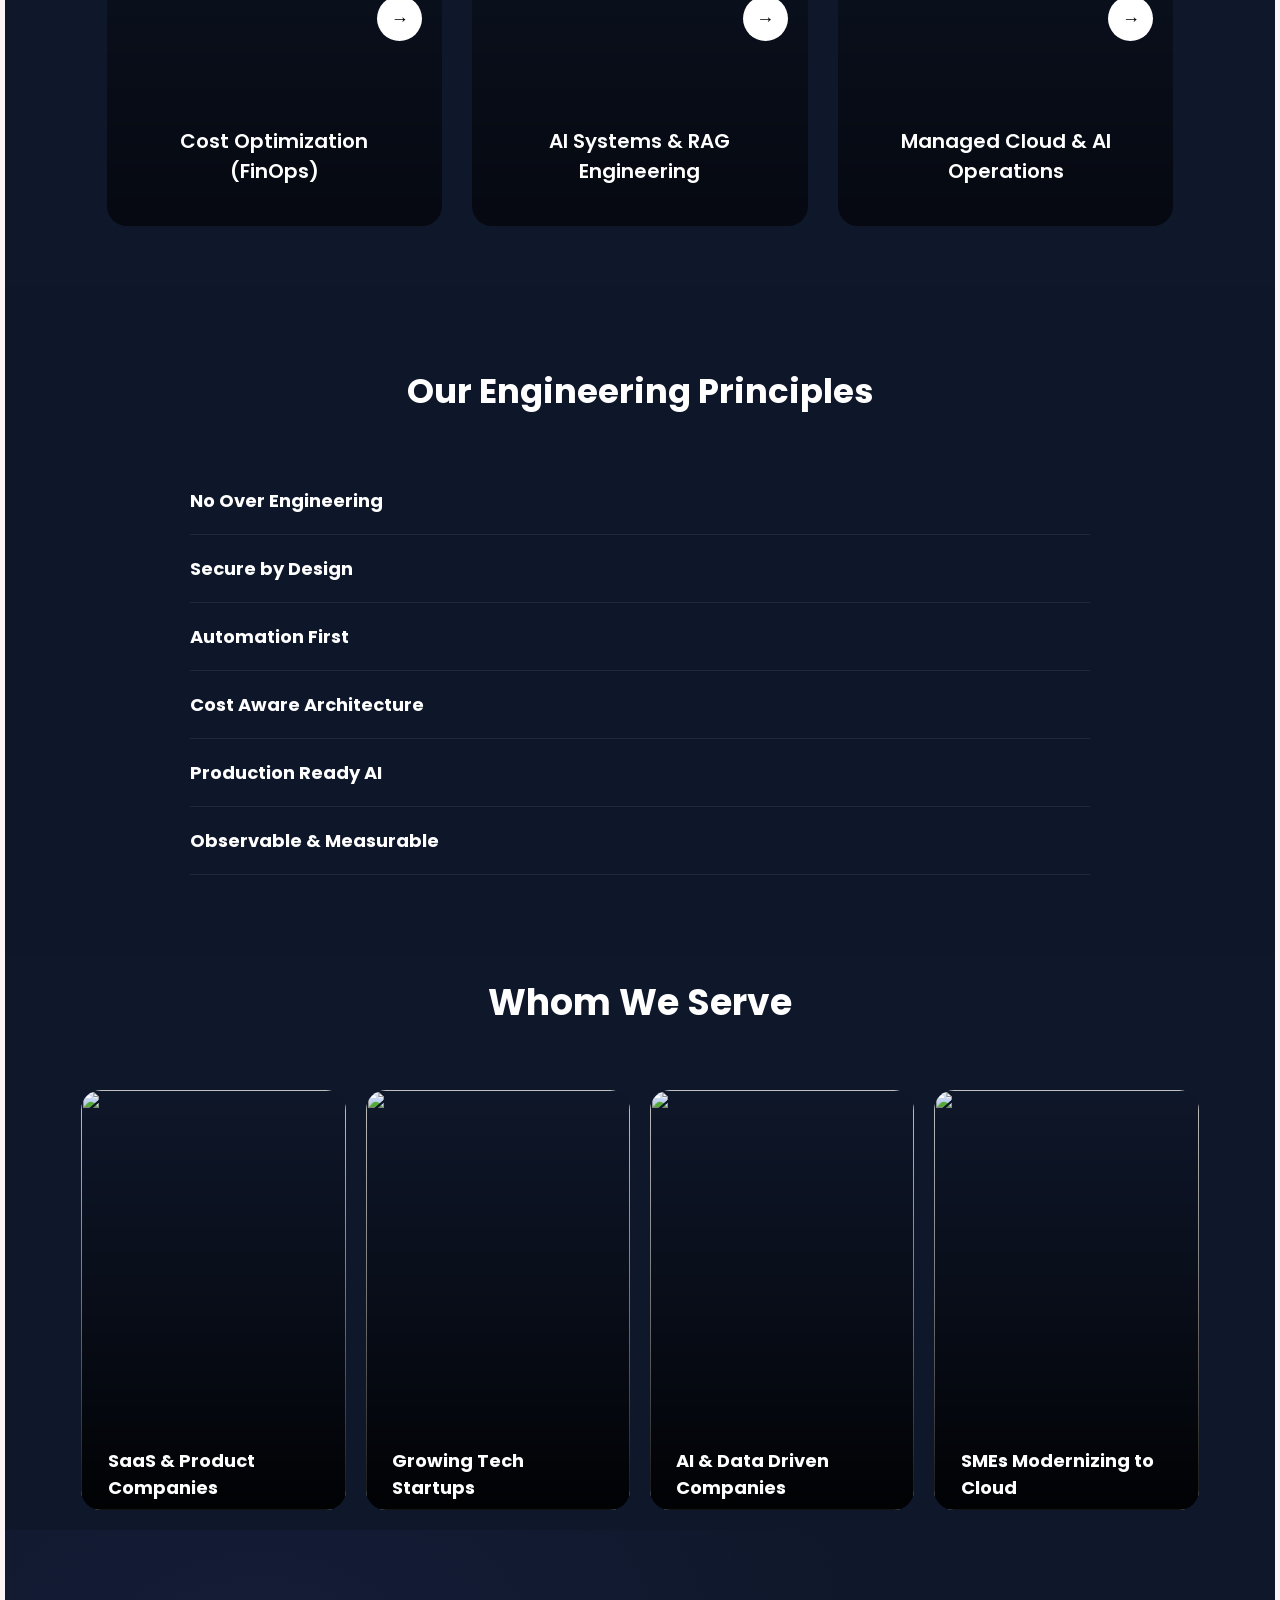
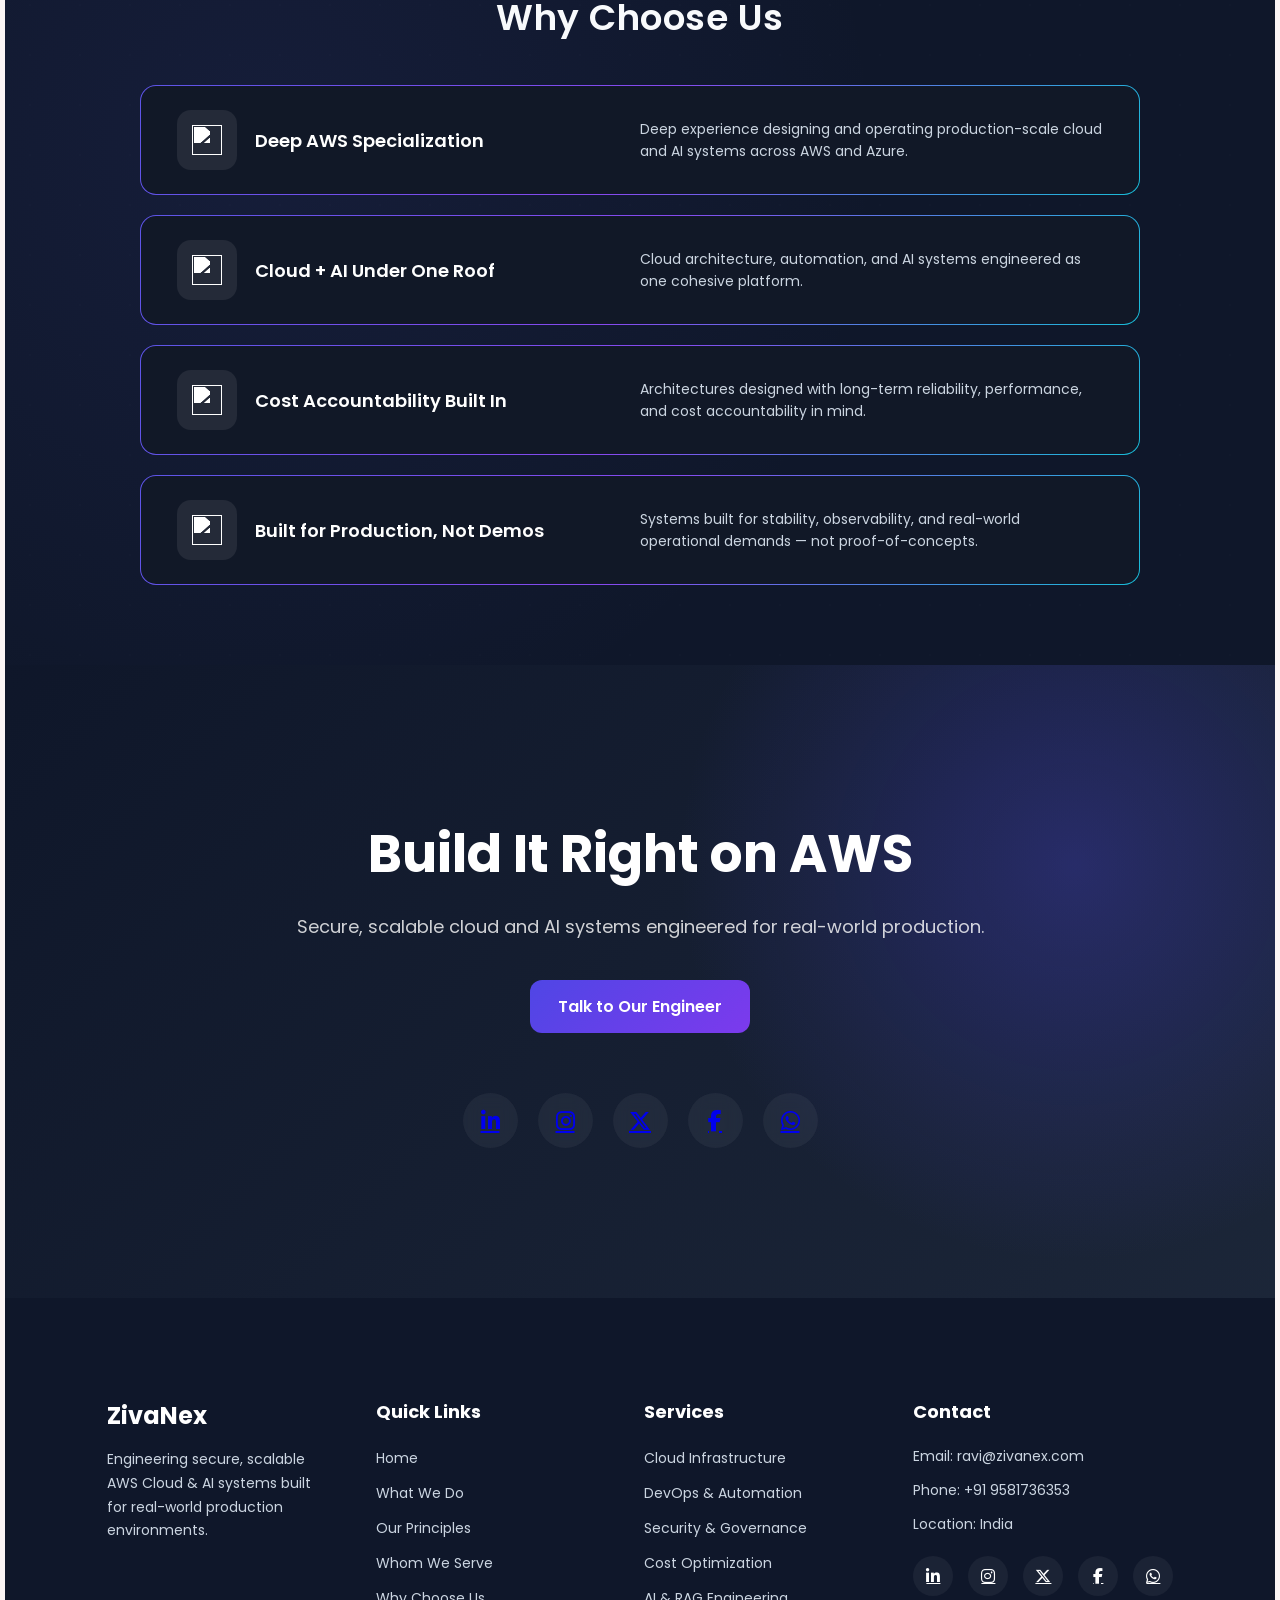
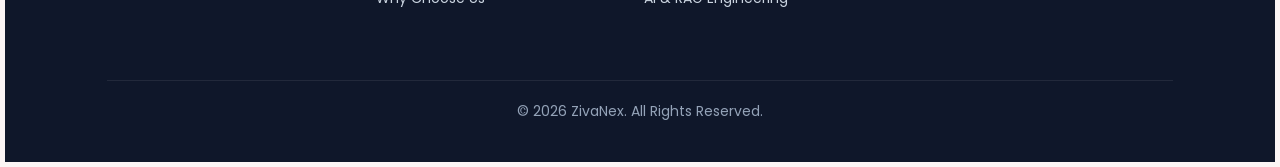
==== commit bc9e40e5: "Update index.html" ====
--- a/index.html
+++ b/index.html
@@ -27,7 +27,7 @@
                 <a href="index.html#home" class="nav-item">Home</a>
                 <a href="index.html#what" class="nav-item">What We Do</a>
                 <a href="index.html#why" class="nav-item">Why Choose Us</a>
-                <a href="about.html#hero" class="nav-item">About Us </a>
+                <a href="about.html" class="nav-item">About Us </a>
             </nav>
 
             <div class="nav-btn">
@@ -61,13 +61,14 @@
         <!-- LEFT SIDE -->
         <div class="hero-left ">
             <h1 class="hero-title">
-                Engineering Secure AWS Cloud & AI Systems
+                Enterprise Cloud & AI Engineering — AWS | Azure
             </h1>
 
             <p class="hero-text">
-                We design scalable infrastructure on Amazon Web Services and build 
-                production-ready RAG and AI applications with automation, monitoring, 
-                and cost intelligence.
+               We help businesses design, deploy, and optimize secure cloud infrastructure while delivering scalable AI 
+                and GenAI solutions with automation, monitoring, 
+                and cost intelligence built in.
+
             </p>
             <div class="hero-buttons">
                 <a href="form.html" class="hero-btn pulse">
@@ -126,7 +127,7 @@
                     </div>
 
                     <div class="card-desc">
-                        <p>Secure, scalable AWS infrastructure designed for reliability and growth.</p>
+                        <p>Secure and scalable cloud environments built for reliability.</p>
                     </div>
                 </div>
             </div>
@@ -143,7 +144,7 @@
                 </div>
 
                 <div class="card-desc">
-                    <p>Faster, safer deployments with automated cloud delivery pipelines.</p>
+                    <p>Automated delivery pipelines for faster, safer deployments.</p>
                 </div>
             </div>
 
@@ -159,7 +160,7 @@
                 </div>
 
                 <div class="card-desc">
-                    <p>Cloud environments secured by design with enterprise-grade access control.</p>
+                    <p>Cloud environments secured with enterprise-grade controls.</p>
                 </div>
             </div>
 
@@ -175,7 +176,7 @@
                 </div>
 
                 <div class="card-desc">
-                    <p>Controlled and predictable AWS spending without compromising performance.</p>
+                    <p>Optimized cloud usage with predictable operational costs.</p>
                 </div>
             </div>
 
@@ -191,7 +192,7 @@
                 </div>
 
                 <div class="card-desc">
-                    <p>Production-ready RAG and AI applications built for real business use.</p>
+                    <p>Production-ready AI systems built for real workloads.</p>
                 </div>
             </div>
 
@@ -207,7 +208,7 @@
                 </div>
 
                 <div class="card-desc">
-                    <p>Reliable, continuously optimized cloud and AI environments.</p>
+                    <p>Continuous monitoring and performance optimization.</p>
                 </div>
             </div>
 
@@ -227,7 +228,9 @@
             <div class="accordion-content">
                 <p>
                     Build what’s necessary — nothing excessive, nothing fragile.
-                    Architectures aligned to real workload and business goals.
+                    We design right-sized architectures aligned with real workloads 
+                    and business outcomes
+
                 </p>
             </div>
         </div>
@@ -236,8 +239,10 @@
             <h3>Secure by Design</h3>
             <div class="accordion-content">
                 <p>
-                    Security embedded from day one with IAM, isolation,
-                    monitoring, and compliance-first architecture.
+                    Security is embedded from day one, never added later.
+                    Identity, network isolation, and continuous monitoring 
+                    are built into every cloud environment.
+
                 </p>
             </div>
         </div>
@@ -246,8 +251,10 @@
             <h3>Automation First</h3>
             <div class="accordion-content">
                 <p>
-                    Infrastructure as Code and CI/CD pipelines
-                    driving reliable and scalable deployments.
+                    Manual processes don’t scale — automation does.
+                    Infrastructure as Code, CI/CD, and repeatable deployment 
+                    pipelines ensure reliability and speed.
+
                 </p>
             </div>
         </div>
@@ -256,8 +263,10 @@
             <h3>Cost Aware Architecture</h3>
             <div class="accordion-content">
                 <p>
-                    Visibility, optimization strategies, and predictive
-                    cost intelligence engineered into AWS systems.
+                   Performance without financial surprises.
+                   Cloud systems are engineered with visibility, 
+                   optimization strategies, and predictable cost control.
+
                 </p>
             </div>
         </div>
@@ -266,8 +275,10 @@
             <h3>Production Ready AI</h3>
             <div class="accordion-content">
                 <p>
-                    RAG and AI systems built with secure pipelines,
-                    observability, and scalable deployment.
+                    AI built for real-world operation, not experimentation.
+                    RAG and AI applications are deployed with secure data pipelines, 
+                    observability, and scalable infrastructure.
+
                 </p>
             </div>
         </div>
@@ -276,8 +287,10 @@
             <h3>Observable & Measurable</h3>
             <div class="accordion-content">
                 <p>
-                    Integrated monitoring, logging, and analytics
-                    across infrastructure and AI workloads.
+                   If it’s not measurable, it’s not manageable.
+                   Integrated monitoring, logging, and analytics across cloud 
+                   and production AI workloads.
+
                 </p>
             </div>
         </div>
@@ -296,8 +309,7 @@
             <div class="serve-content">
                 <h3>SaaS & Product Companies</h3>
                 <p>
-                    Lean, secure cloud foundations designed to scale responsibly
-                    without uncontrolled cost growth.
+                    Scalable cloud platforms engineered for reliability, performance, and controlled growth.
                 </p>
             </div>
         </div>
@@ -307,7 +319,7 @@
             <div class="serve-content">
                 <h3>Growing Tech Startups</h3>
                 <p>
-                    Secure and scalable AWS infrastructure supporting rapid growth.
+                    Secure and automation-driven cloud foundations that enable rapid product scaling.
                 </p>
             </div>
         </div>
@@ -317,7 +329,7 @@
             <div class="serve-content">
                 <h3>AI & Data Driven Companies</h3>
                 <p>
-                    Production-ready AI and RAG systems deployed on AWS.
+                    Production-ready AI and RAG systems deployed on secure, observable, and cost-efficient cloud infrastructure.
                 </p>
             </div>
         </div>
@@ -327,7 +339,7 @@
             <div class="serve-content">
                 <h3>SMEs Modernizing to Cloud</h3>
                 <p>
-                    Secure migration from legacy systems to resilient AWS infrastructure.
+                    Seamless migration from legacy environments to resilient cloud platforms with ongoing operational support.
                 </p>
             </div>
         </div>
@@ -350,7 +362,7 @@
             </div>
             <div class="why-right">
                 <p>
-                    Focused expertise in designing and operating production-grade systems on Amazon Web Services.
+                    Deep experience designing and operating production-scale cloud and AI systems across AWS and Azure.
                 </p>
             </div>
         </div>
@@ -364,7 +376,7 @@
             </div>
             <div class="why-right">
                 <p>
-                    From infrastructure to RAG deployment, we engineer complete, integrated AWS solutions.
+                   Cloud architecture, automation, and AI systems engineered as one cohesive platform.
                 </p>
             </div>
         </div>
@@ -378,7 +390,7 @@
             </div>
             <div class="why-right">
                 <p>
-                    Every architecture decision is evaluated for long-term operational and financial impact.
+                    Architectures designed with long-term reliability, performance, and cost accountability in mind.
                 </p>
             </div>
         </div>
@@ -392,7 +404,7 @@
             </div>
             <div class="why-right">
                 <p>
-                    We design systems that run reliably in real-world environments — not experimental prototypes.
+                    Systems built for stability, observability, and real-world operational demands — not proof-of-concepts.
                 </p>
             </div>
         </div>
@@ -514,3 +526,5 @@
 
 
 
+
+
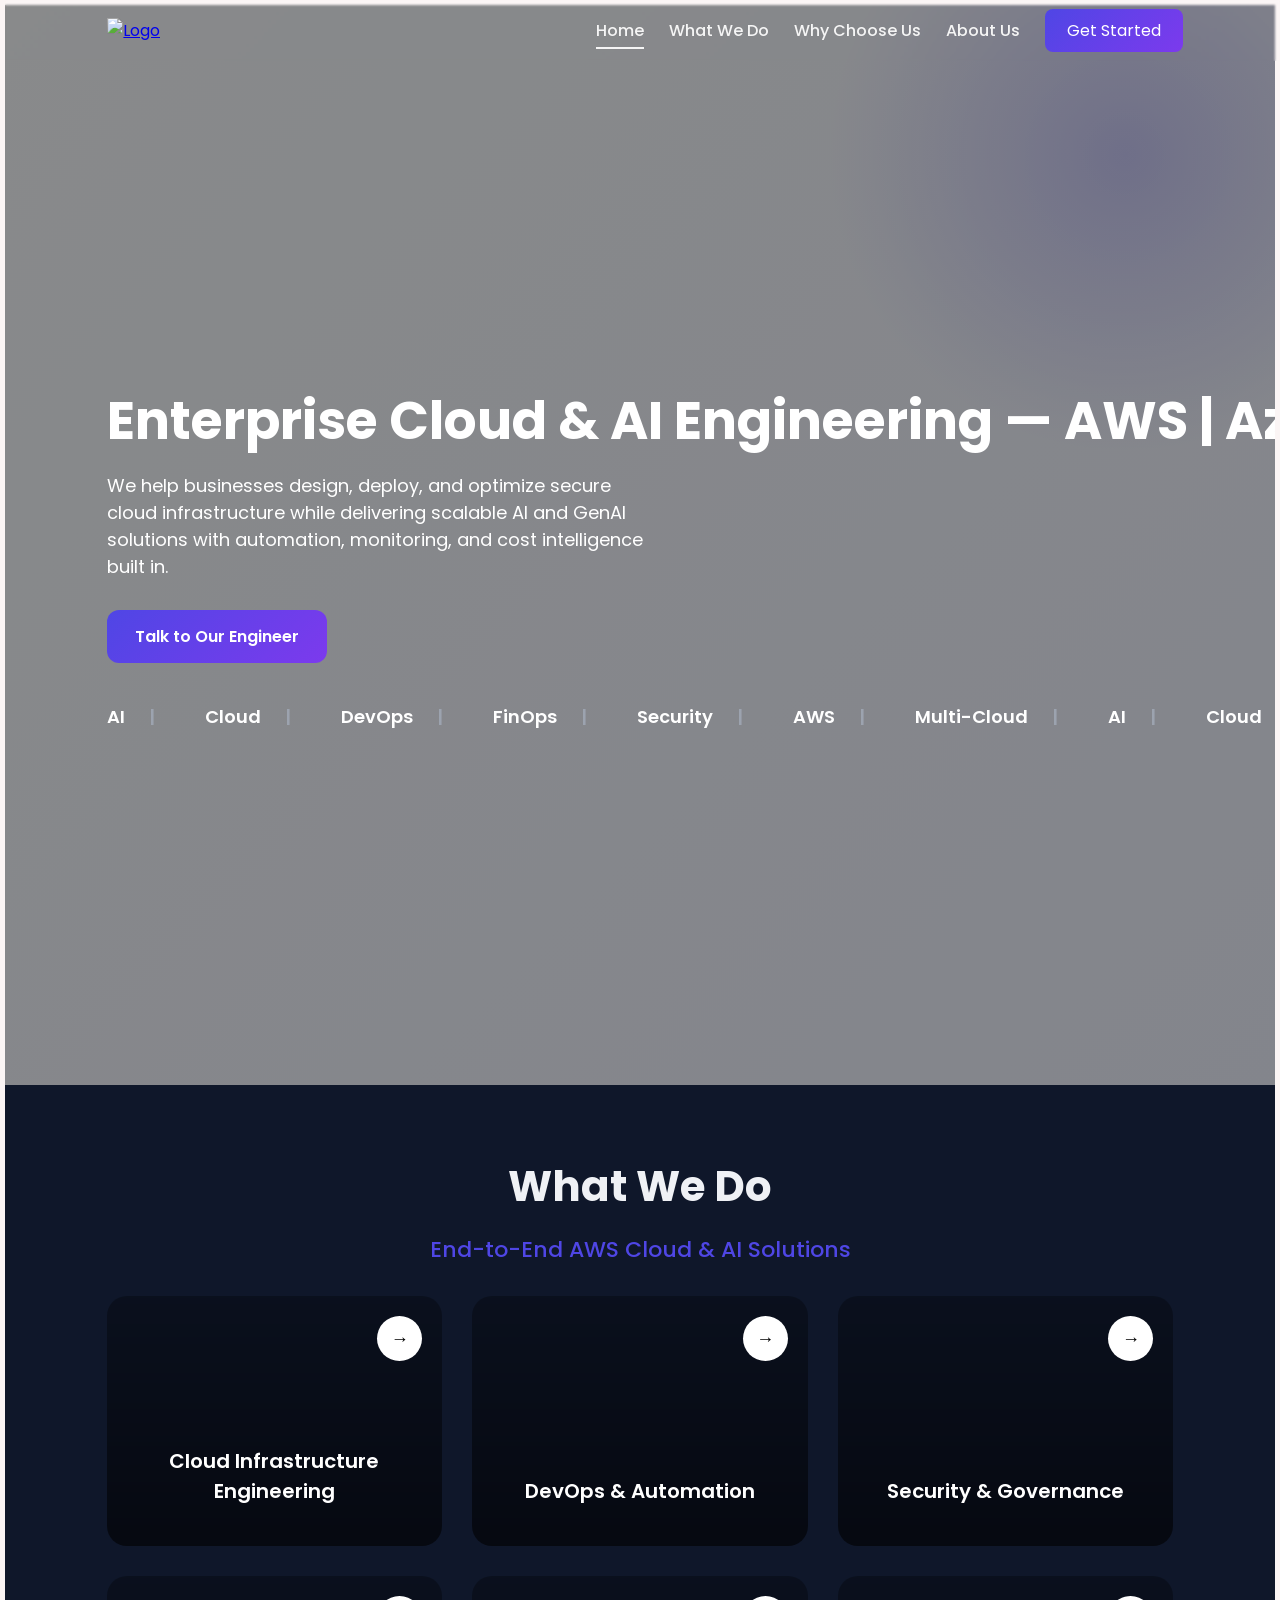
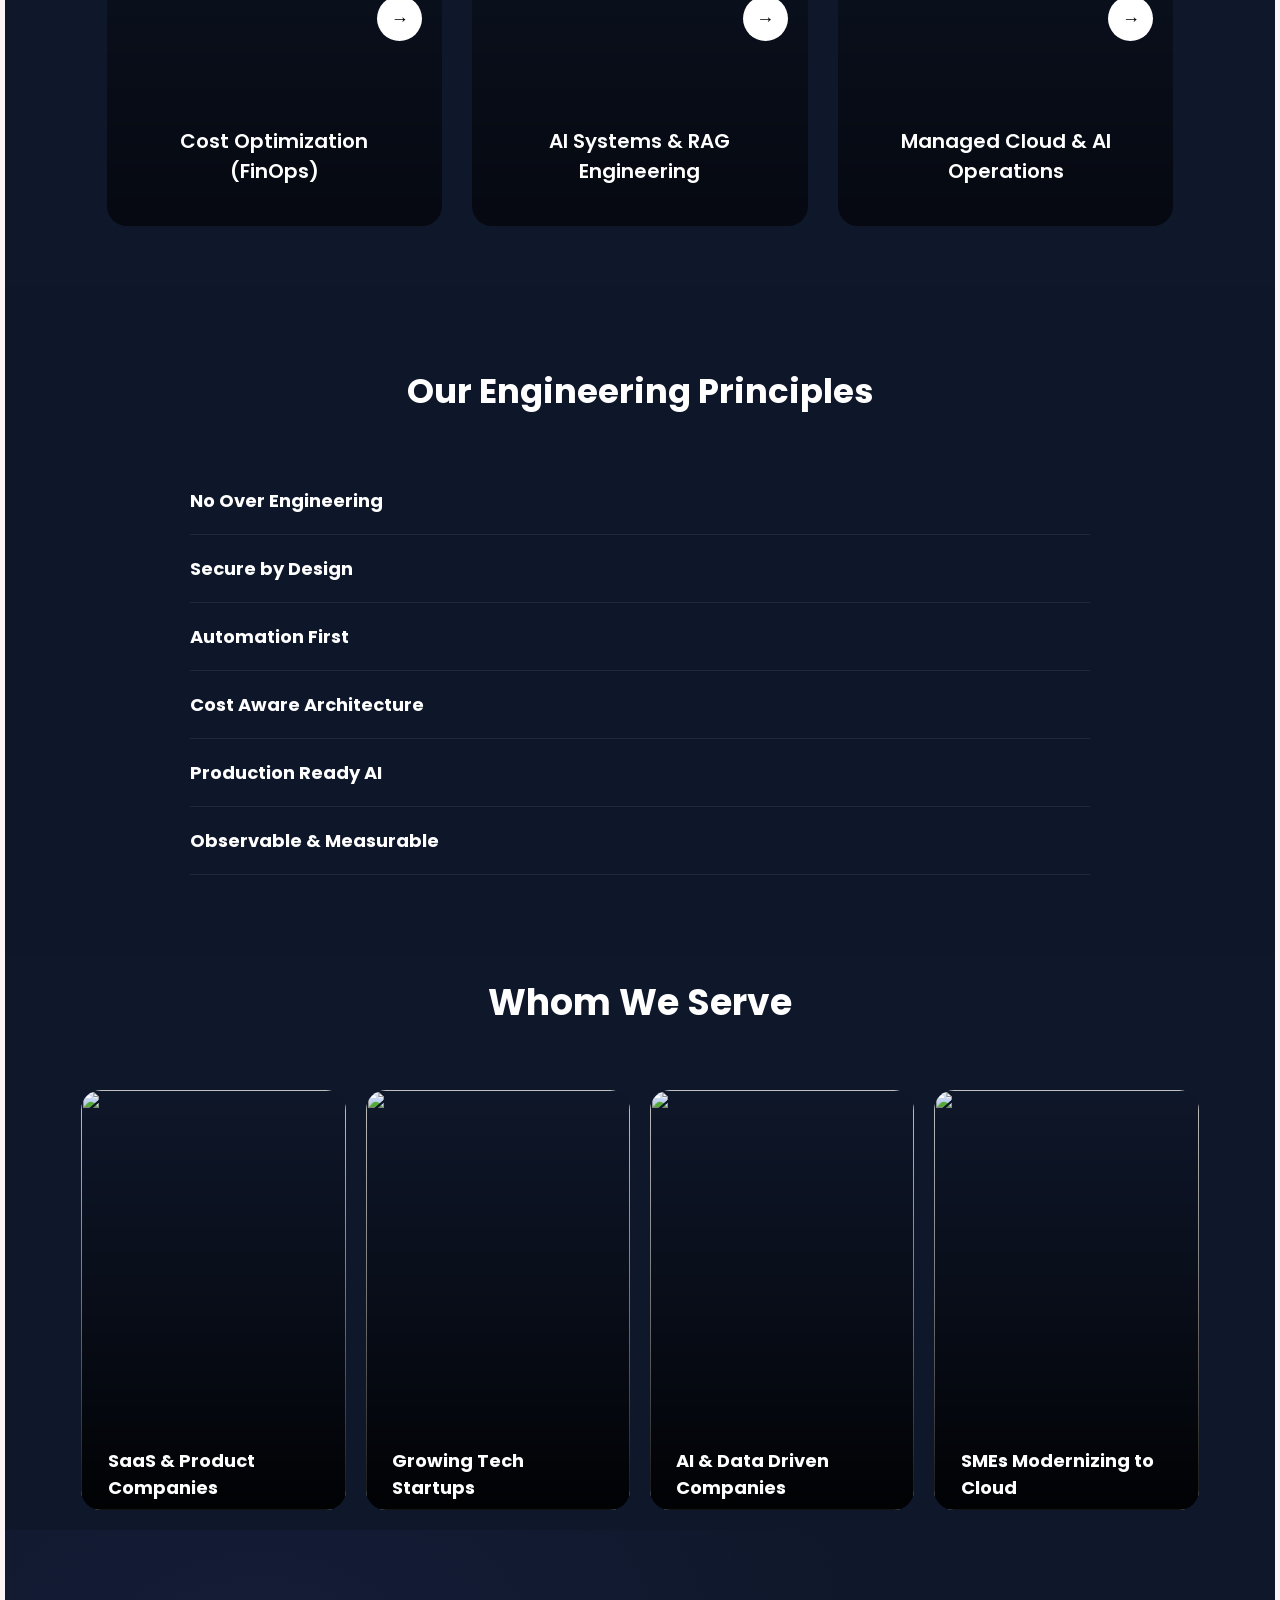
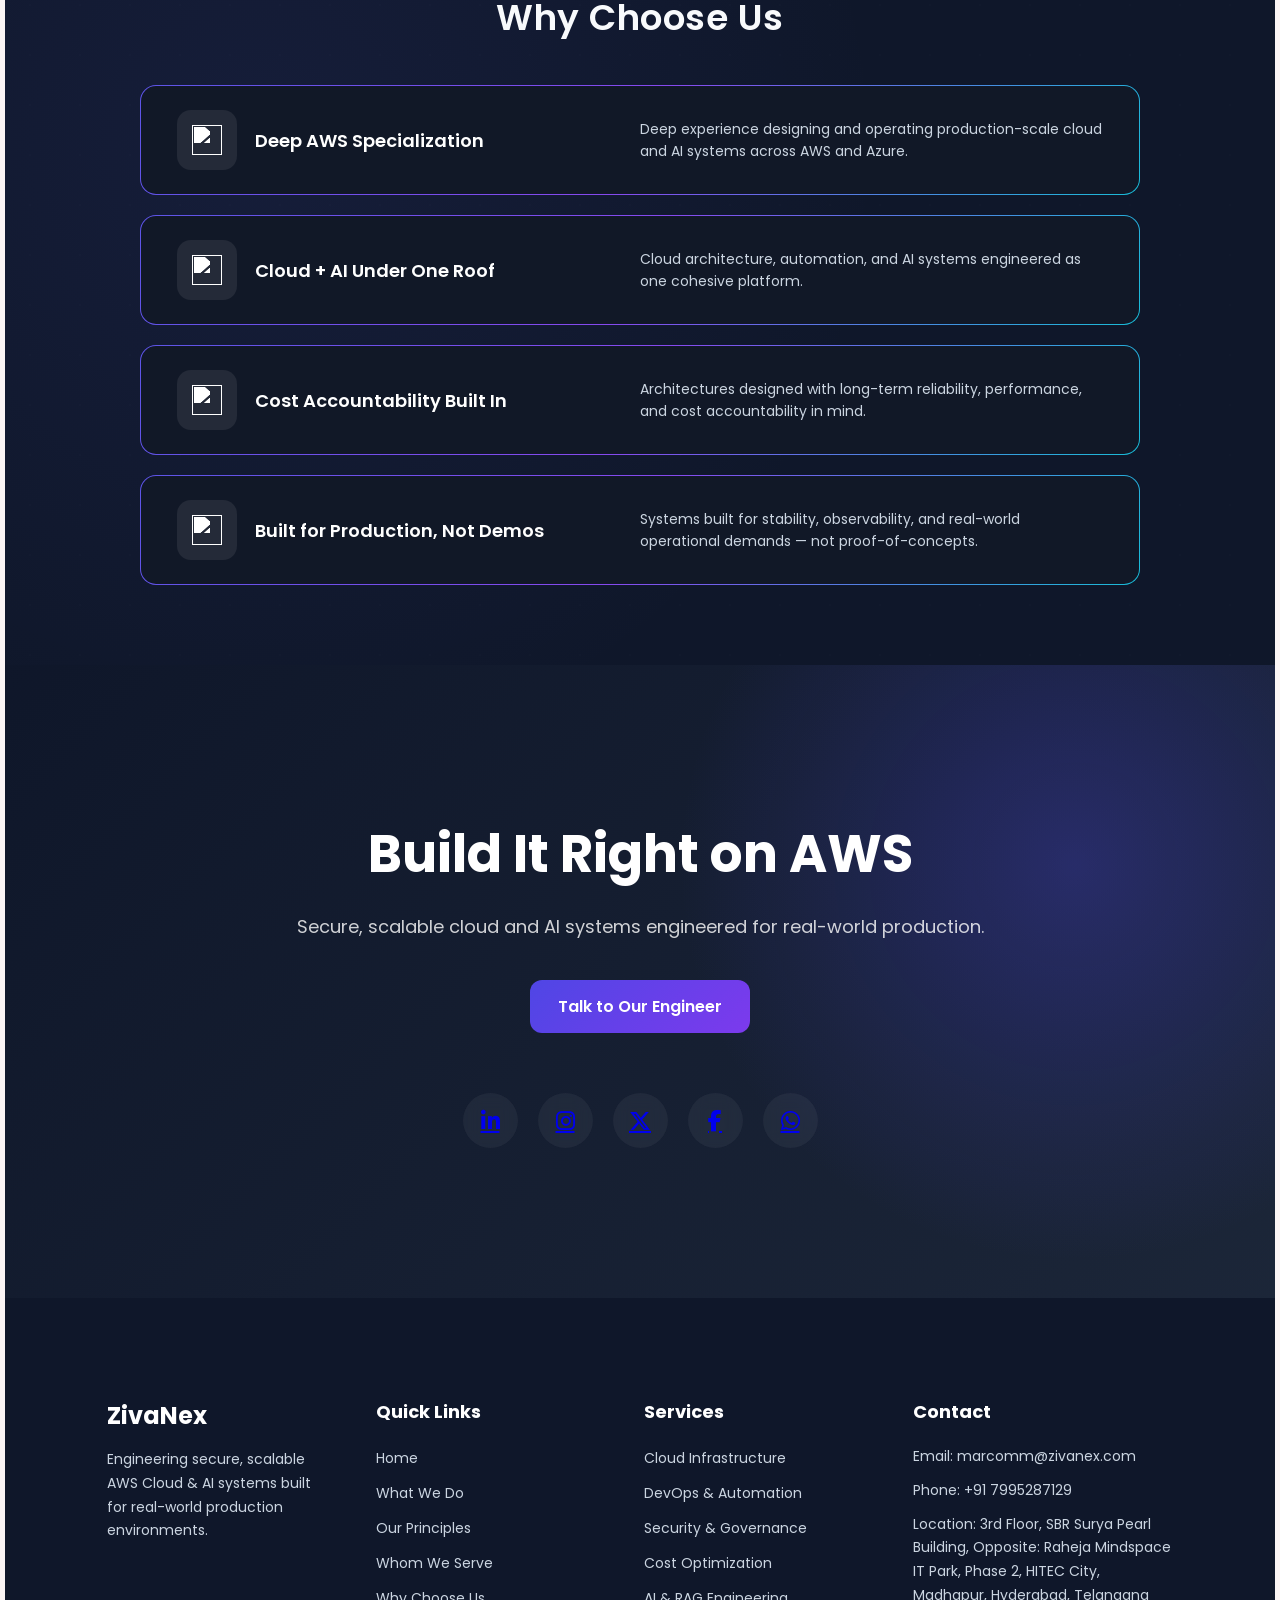
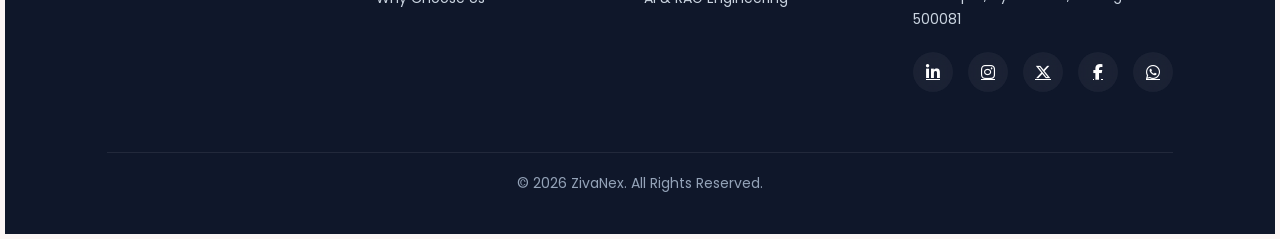
==== commit 59a61d66: "Change greeting from 'Hello World' to 'Goodbye World'" ====
--- a/index.html
+++ b/index.html
@@ -52,7 +52,7 @@
 <section class="hero" id="home">
     <!-- BACKGROUND VIDEO -->
     <video class="hero-video" autoplay muted loop playsinline>
-        <source src="https://res.cloudinary.com/dkhmpija5/video/upload/v1772178337/WhatsApp_Video_2026-02-27_at_1.14.35_PM_p5qnsv.mp4" type="video/mp4">
+        <source src="https://res.cloudinary.com/dkhmpija5/video/upload/v1774933747/WhatsApp_Video_2026-03-31_at_10.36.04_AM_2_octudb.mp4" type="video/mp4">
     </video>
     
 
@@ -446,7 +446,7 @@
         <i class="fab fa-facebook-f"></i>
     </a>
 
-    <a href="https://wa.me/919581736353" target="_blank" class="social whatsapp">
+    <a href="https://wa.me/ 7995287129" target="_blank" class="social whatsapp">
         <i class="fab fa-whatsapp"></i>
     </a>
 
@@ -495,16 +495,32 @@
         <!-- COLUMN 4 -->
         <div class="footer-col">
             <h3>Contact</h3>
-            <p>Email: ravi@zivanex.com </p>
-            <p>Phone: +91 9581736353</p>
-            <p>Location: India</p>
+            <p>Email: marcomm@zivanex.com </p>
+            <p>Phone: +91 7995287129</p>
+            <p>Location: 3rd Floor, SBR Surya Pearl Building, Opposite: Raheja Mindspace IT Park, Phase 2, HITEC City, Madhapur, Hyderabad, Telangana 500081</p>
 
             <div class="footer-social">
-                <a href="#"><i class="fab fa-linkedin-in"></i></a>
-                <a href="#"><i class="fab fa-instagram"></i></a>
-                <a href="#"><i class="fa-brands fa-x-twitter"></i></a>
-                <a href="#"><i class="fab fa-facebook-f"></i></a>
-                <a href="#"><i class="fab fa-whatsapp"></i></a>
+                <a href="https://linkedin.com/in/yourprofile" target="_blank" class="social linkedin">
+        <i class="fab fa-linkedin-in"></i>
+    </a>
+
+    <a href="https://instagram.com/yourprofile" target="_blank" class="social instagram">
+        <i class="fab fa-instagram"></i>
+    </a>
+
+    <a href="https://twitter.com/yourprofile" target="_blank" class="social twitter">
+        <i class="fa-brands fa-x-twitter"></i>
+    </a>
+
+    <a href="https://facebook.com/yourpage" target="_blank" class="social facebook">
+        <i class="fab fa-facebook-f"></i>
+    </a>
+
+    <a href="https://wa.me/ 7995287129" target="_blank" class="social whatsapp">
+        <i class="fab fa-whatsapp"></i>
+    </a>
+
+                
             </div>
         </div>
 
@@ -527,4 +543,3 @@
 
 
 
-
--- a/style.css
+++ b/style.css
@@ -1402,7 +1402,7 @@
 .social.instagram:hover { 
     background: linear-gradient(45deg, #f09433, #e6683c, #dc2743, #cc2366, #bc1888);
 }
-.social.twitter:hover { background: #1DA1F2; }
+.social.twitter:hover { background: #151516; }
 .social.linkedin:hover { background: #0A66C2; }
 
 .social:hover {
@@ -1543,3 +1543,4 @@
 
 
 
+
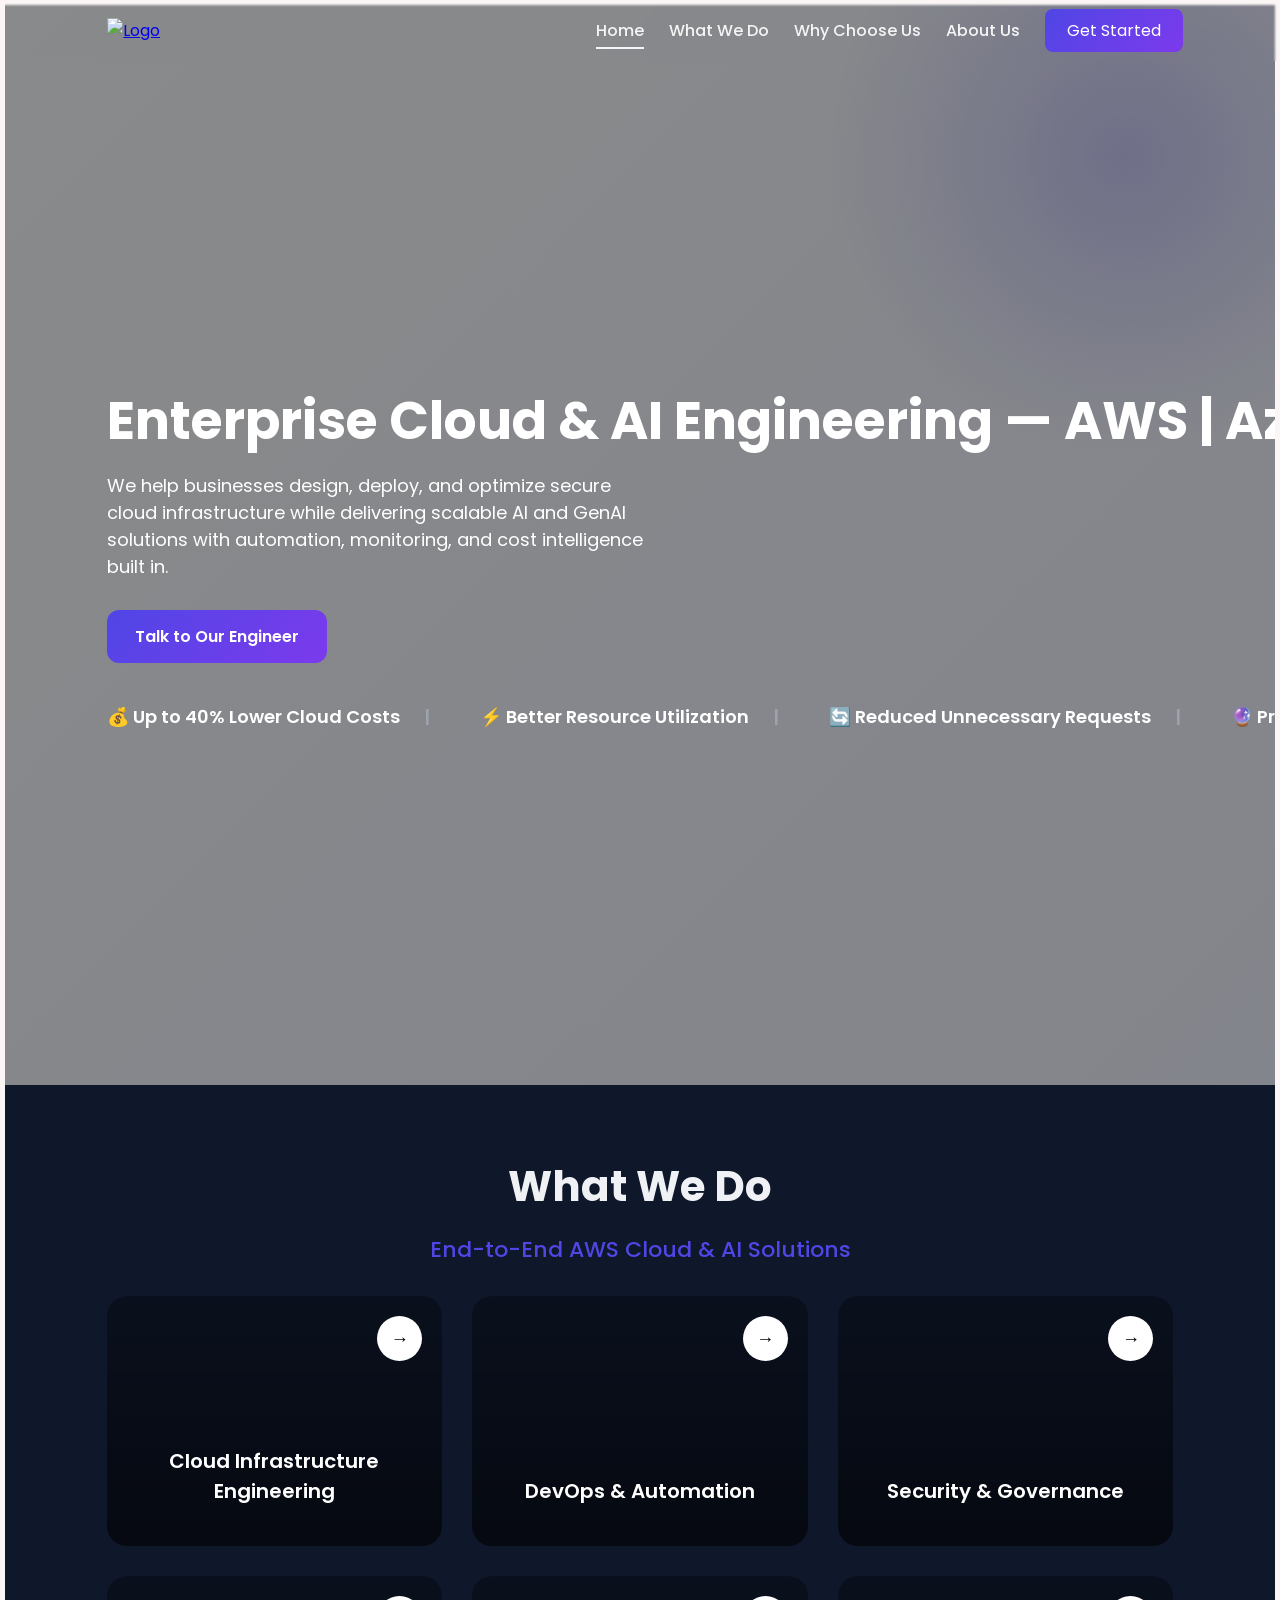
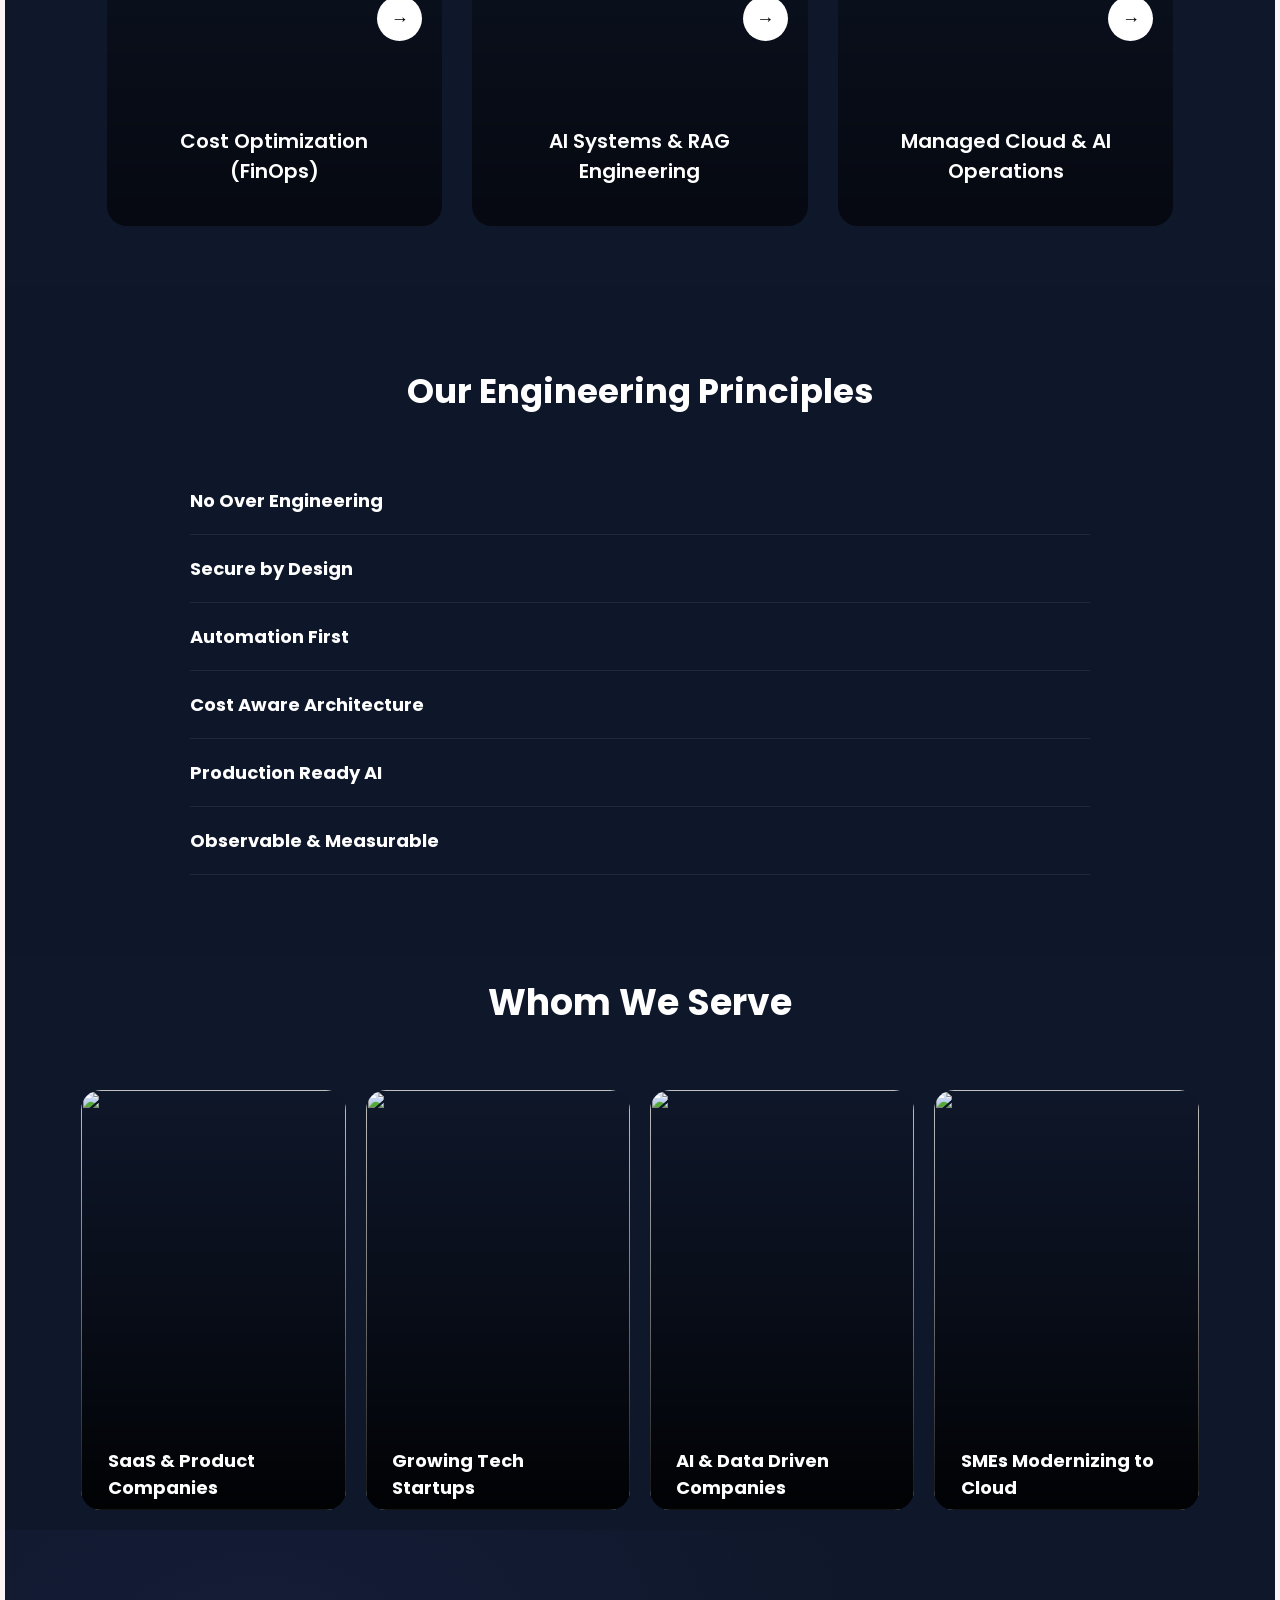
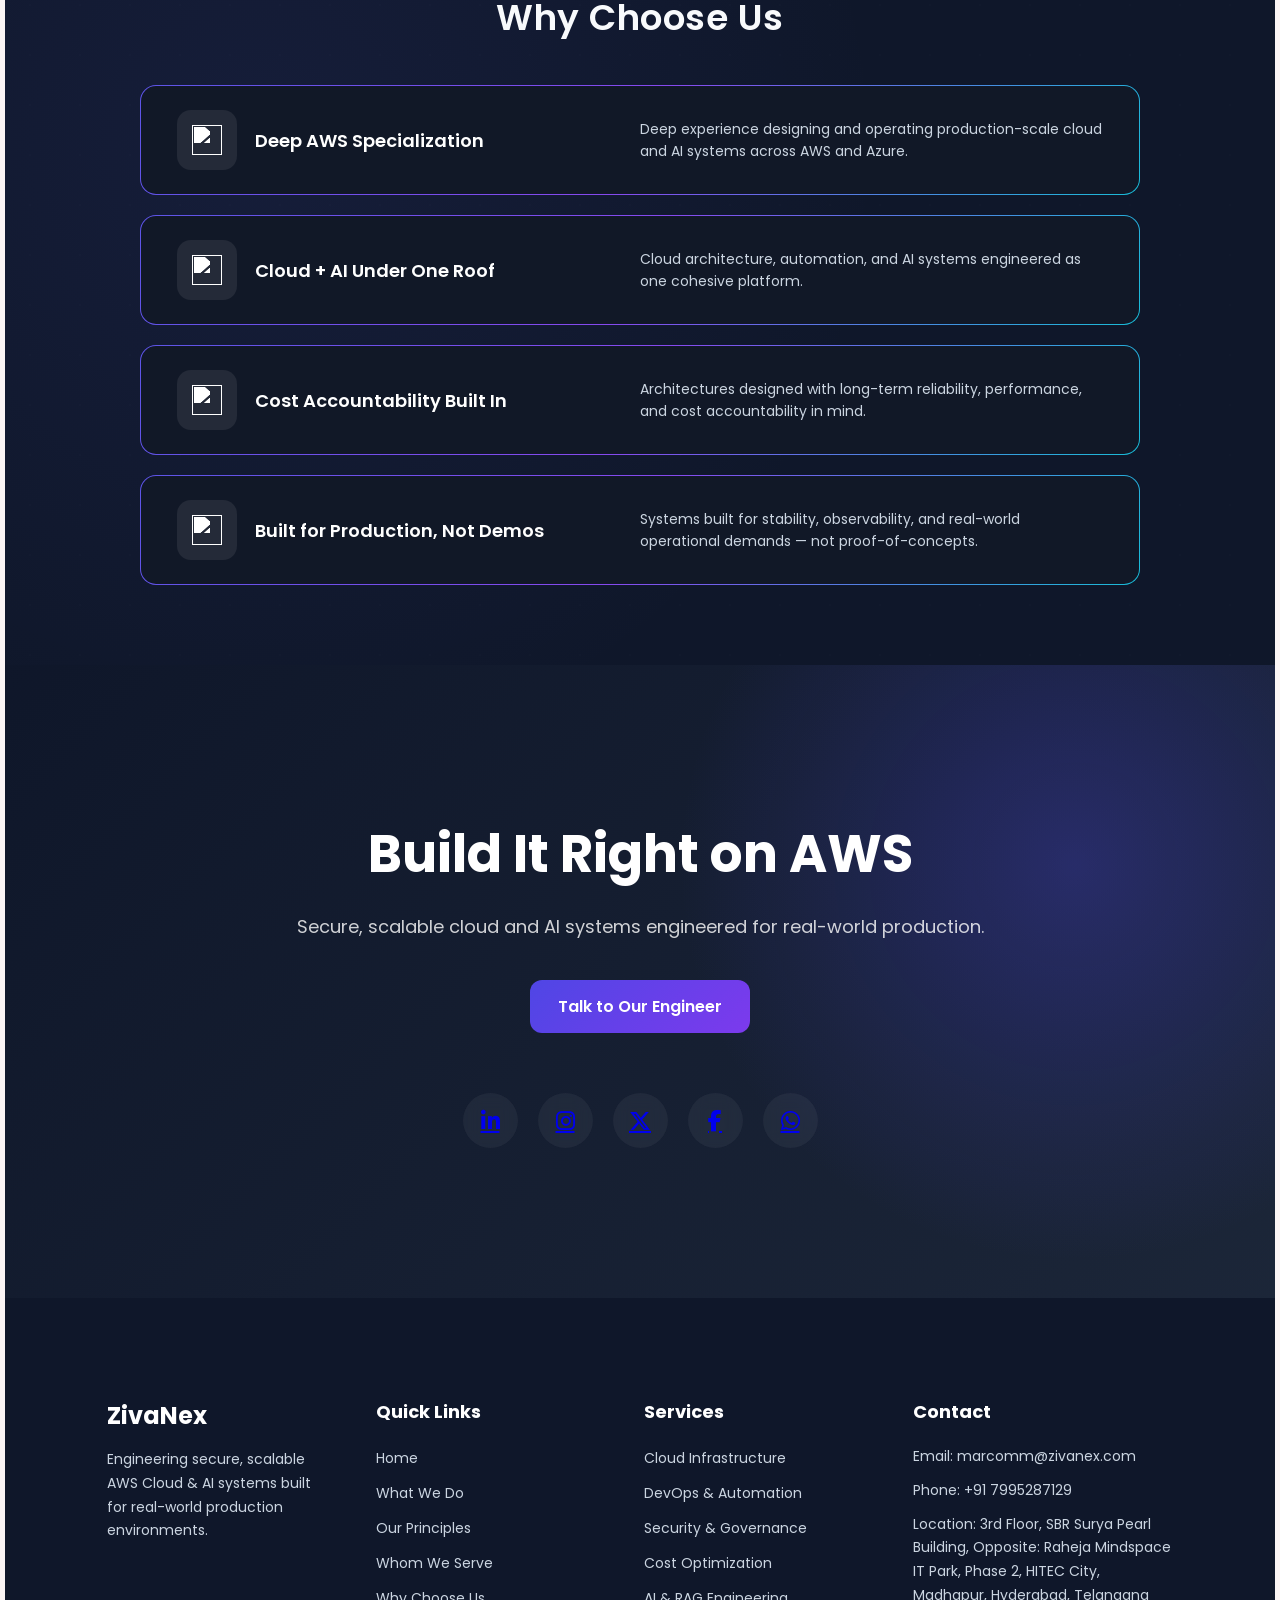
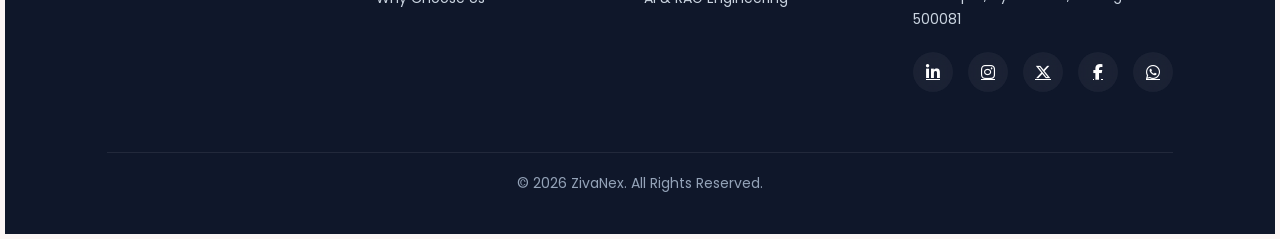
==== commit 4497eab1: "Update print statement from 'Hello' to 'Goodbye'" ====
--- a/index.html
+++ b/index.html
@@ -77,22 +77,19 @@
             </div>
             <div class="hero-keywords">
                 <div class="keywords-track">
-                    <span>AI</span>
-                    <span>Cloud</span>
-                    <span>DevOps</span>
-                    <span>FinOps</span>
-                    <span>Security</span>
-                    <span>AWS</span>
-                    <span>Multi-Cloud</span>
-
+                    <span>💰 Up to 40% Lower Cloud Costs</span>
+                    <span>⚡ Better Resource Utilization</span>
+                    <span>🔄 Reduced Unnecessary Requests</span>
+                    <span>🔮 Predictive Scaling & Insights</span>
+                    <span>📊 Real-Time Monitoring & Visibility</span>
+                    
                     <!-- duplicate for smooth loop -->
-                    <span>AI</span>
-                    <span>Cloud</span>
-                    <span>DevOps</span>
-                    <span>FinOps</span>
-                    <span>Security</span>
-                    <span>AWS</span>
-                    <span>Multi-Cloud</span>
+                    <span>💰 Up to 40% Lower Cloud Costs</span>
+                    <span>⚡ Better Resource Utilization</span>
+                    <span>🔄 Reduced Unnecessary Requests</span>
+                    <span>🔮 Predictive Scaling & Insights</span>
+                    <span>📊 Real-Time Monitoring & Visibility</span>
+                    
                 </div>
             </div>
 
